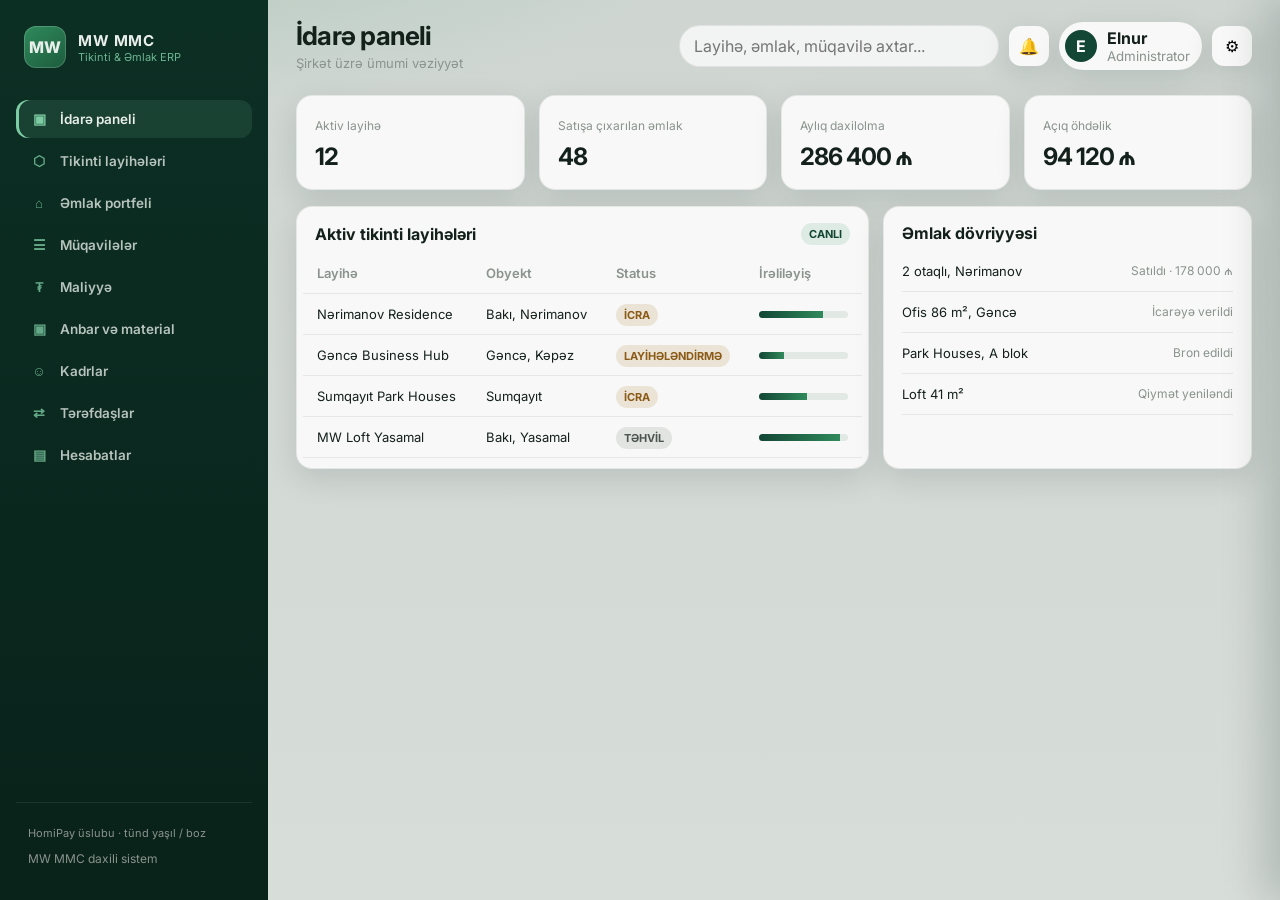
==== index.html @ 8f9aa62b "first commit" ====
<!DOCTYPE html>
<html lang="az">
<head>
  <meta charset="UTF-8" />
  <meta name="viewport" content="width=device-width, initial-scale=1.0" />
  <title>MW MMC — Tikinti və Əmlak ERP</title>
  <link rel="preconnect" href="https://fonts.googleapis.com" />
  <link rel="preconnect" href="https://fonts.gstatic.com" crossorigin />
  <link href="https://fonts.googleapis.com/css2?family=Inter:wght@400;500;600;700;800&family=Poppins:wght@400;500;600;700&family=Roboto:wght@400;500;700&display=swap" rel="stylesheet" />
  <link rel="stylesheet" href="style.css" />
  <script>
    (function () {
      try {
        var t = JSON.parse(localStorage.getItem("mw-erp-theme") || "null");
        if (!t) return;
        var r = document.documentElement.style;
        var fonts = {
          Inter: '"Inter", "Segoe UI", sans-serif',
          Roboto: '"Roboto", "Segoe UI", sans-serif',
          Poppins: '"Poppins", "Segoe UI", sans-serif'
        };
        if (t.bgColor) r.setProperty("--app-bg", t.bgColor);
        if (t.bgImage) r.setProperty("--app-bg-image", 'url("' + String(t.bgImage).replace(/["')]/g, "") + '")');
        if (t.sidebarColor) r.setProperty("--sidebar-bg", t.sidebarColor);
        if (t.font && fonts[t.font]) r.setProperty("--font-family", fonts[t.font]);
      } catch (e) {}
    })();
  </script>
</head>
<body>
  <div class="app">
    <aside class="sidebar" id="sidebar">
      <div class="brand">
        <div class="brand-mark">MW</div>
        <div class="brand-text">
          <strong>MW MMC</strong>
          <span>Tikinti &amp; Əmlak ERP</span>
        </div>
      </div>

      <nav class="nav" id="mainNav" aria-label="Qlobal modullar">
        <button class="nav-item is-active" data-module="dashboard" type="button">
          <span class="nav-icon" aria-hidden="true">▣</span>
          <span>İdarə paneli</span>
        </button>
        <button class="nav-item" data-module="projects" type="button">
          <span class="nav-icon" aria-hidden="true">⬡</span>
          <span>Tikinti layihələri</span>
        </button>
        <button class="nav-item" data-module="properties" type="button">
          <span class="nav-icon" aria-hidden="true">⌂</span>
          <span>Əmlak portfeli</span>
        </button>
        <button class="nav-item" data-module="contracts" type="button">
          <span class="nav-icon" aria-hidden="true">☰</span>
          <span>Müqavilələr</span>
        </button>
        <button class="nav-item" data-module="finance" type="button">
          <span class="nav-icon" aria-hidden="true">₮</span>
          <span>Maliyyə</span>
        </button>
        <button class="nav-item" data-module="warehouse" type="button">
          <span class="nav-icon" aria-hidden="true">▣</span>
          <span>Anbar və material</span>
        </button>
        <button class="nav-item" data-module="hr" type="button">
          <span class="nav-icon" aria-hidden="true">☺</span>
          <span>Kadrlar</span>
        </button>
        <button class="nav-item" data-module="partners" type="button">
          <span class="nav-icon" aria-hidden="true">⇄</span>
          <span>Tərəfdaşlar</span>
        </button>
        <button class="nav-item" data-module="reports" type="button">
          <span class="nav-icon" aria-hidden="true">▤</span>
          <span>Hesabatlar</span>
        </button>
      </nav>

      <div class="sidebar-foot">
        <p>HomiPay üslubu · tünd yaşıl / boz</p>
        <p class="muted">MW MMC daxili sistem</p>
      </div>
    </aside>

    <div class="shell">
      <header class="topbar">
        <button class="icon-btn menu-toggle" id="menuToggle" type="button" aria-label="Menyunu aç">☰</button>
        <div class="page-meta">
          <h1 id="pageTitle">İdarə paneli</h1>
          <p id="pageSubtitle">Şirkət üzrə ümumi vəziyyət</p>
        </div>
        <div class="topbar-actions">
          <label class="search">
            <span class="sr-only">Axtarış</span>
            <input id="globalSearch" type="search" placeholder="Layihə, əmlak, müqavilə axtar..." />
          </label>
          <button class="icon-btn" type="button" title="Bildirişlər">🔔</button>
          <div class="user-chip">
            <span class="avatar">E</span>
            <div>
              <strong>Elnur</strong>
              <small>Administrator</small>
            </div>
          </div>
          <button class="icon-btn" id="settingsToggle" type="button" title="Tənzimləmələr" aria-haspopup="dialog" aria-controls="settingsPanel" aria-expanded="false">⚙</button>
        </div>
      </header>

      <main class="content" id="content">
        <section class="module is-visible" id="module-dashboard" data-title="İdarə paneli" data-subtitle="Şirkət üzrə ümumi vəziyyət">
          <div class="kpi-grid" id="kpiGrid"></div>
          <div class="split">
            <article class="card">
              <header class="card-head">
                <h2>Aktiv tikinti layihələri</h2>
                <span class="badge">canlı</span>
              </header>
              <div class="table-wrap">
                <table>
                  <thead>
                    <tr>
                      <th>Layihə</th>
                      <th>Obyekt</th>
                      <th>Status</th>
                      <th>İrəliləyiş</th>
                    </tr>
                  </thead>
                  <tbody id="dashProjects"></tbody>
                </table>
              </div>
            </article>
            <article class="card">
              <header class="card-head">
                <h2>Əmlak dövriyyəsi</h2>
              </header>
              <ul class="feed" id="propertyFeed"></ul>
            </article>
          </div>
        </section>

        <section class="module" id="module-projects" data-title="Tikinti layihələri" data-subtitle="Sahə, mərhələ və podratçı nəzarəti">
          <div class="toolbar">
            <button class="btn primary" type="button" data-action="add-project">+ Yeni layihə</button>
          </div>
          <article class="card">
            <div class="table-wrap">
              <table>
                <thead>
                  <tr>
                    <th>Kod</th>
                    <th>Ad</th>
                    <th>Ünvan</th>
                    <th>Büdcə</th>
                    <th>Status</th>
                    <th>İrəliləyiş</th>
                  </tr>
                </thead>
                <tbody id="projectsTable"></tbody>
              </table>
            </div>
          </article>
        </section>

        <section class="module" id="module-properties" data-title="Əmlak portfeli" data-subtitle="Satış, icarə və inventar">
          <div class="cards-grid" id="propertyCards"></div>
        </section>

        <section class="module" id="module-contracts" data-title="Müqavilələr" data-subtitle="Alqı-satqı, icarə və podrat">
          <article class="card">
            <div class="table-wrap">
              <table>
                <thead>
                  <tr>
                    <th>№</th>
                    <th>Tərəf</th>
                    <th>Növ</th>
                    <th>Məbləğ</th>
                    <th>Müddət</th>
                    <th>Status</th>
                  </tr>
                </thead>
                <tbody id="contractsTable"></tbody>
              </table>
            </div>
          </article>
        </section>

        <section class="module" id="module-finance" data-title="Maliyyə" data-subtitle="Kassa, ödəniş və xərc">
          <div class="kpi-grid compact" id="financeKpis"></div>
          <article class="card">
            <header class="card-head"><h2>Son əməliyyatlar</h2></header>
            <div class="table-wrap">
              <table>
                <thead>
                  <tr>
                    <th>Tarix</th>
                    <th>Təsvir</th>
                    <th>Hesab</th>
                    <th>Məbləğ</th>
                  </tr>
                </thead>
                <tbody id="financeTable"></tbody>
              </table>
            </div>
          </article>
        </section>

        <section class="module" id="module-warehouse" data-title="Anbar və material" data-subtitle="Ehtiyat, qəbul və silinmə">
          <article class="card">
            <div class="table-wrap">
              <table>
                <thead>
                  <tr>
                    <th>SKU</th>
                    <th>Material</th>
                    <th>Anbar</th>
                    <th>Miqdar</th>
                    <th>Vahid</th>
                    <th>Min. ehtiyat</th>
                  </tr>
                </thead>
                <tbody id="warehouseTable"></tbody>
              </table>
            </div>
          </article>
        </section>

        <section class="module" id="module-hr" data-title="Kadrlar" data-subtitle="İşçi heyəti və vəzifələr">
          <div class="cards-grid" id="hrCards"></div>
        </section>

        <section class="module" id="module-partners" data-title="Tərəfdaşlar" data-subtitle="Podratçı, təchizatçı və müştəri">
          <article class="card">
            <div class="table-wrap">
              <table>
                <thead>
                  <tr>
                    <th>Ad</th>
                    <th>Kateqoriya</th>
                    <th>Əlaqə</th>
                    <th>Layihə</th>
                    <th>Reytinq</th>
                  </tr>
                </thead>
                <tbody id="partnersTable"></tbody>
              </table>
            </div>
          </article>
        </section>

        <section class="module" id="module-reports" data-title="Hesabatlar" data-subtitle="İcra, maliyyə və əmlak analitika">
          <div class="report-grid" id="reportGrid"></div>
        </section>
      </main>
    </div>
  </div>

  <div class="settings-backdrop" id="settingsBackdrop" hidden></div>
  <aside class="settings-panel" id="settingsPanel" role="dialog" aria-modal="true" aria-labelledby="settingsTitle" aria-hidden="true">
    <header class="settings-head">
      <div>
        <h2 id="settingsTitle">Tənzimləmələr</h2>
        <p>Görünüşü özünüzə uyğunlaşdırın</p>
      </div>
      <button class="icon-btn" id="settingsClose" type="button" aria-label="Bağla">✕</button>
    </header>
    <form class="settings-form" id="settingsForm">
      <fieldset>
        <legend>Ümumi arxa fon</legend>
        <label class="field">
          <span>Rəng</span>
          <input id="bgColor" type="color" value="#d7ddd9" />
        </label>
        <label class="field">
          <span>Şəkil linki (URL)</span>
          <input id="bgImage" type="url" placeholder="https://..." />
        </label>
        <button class="btn ghost" id="clearBgImage" type="button">Şəkli təmizlə</button>
      </fieldset>
      <fieldset>
        <legend>Sol menyu</legend>
        <label class="field">
          <span>Sidebar rəngi</span>
          <input id="sidebarColor" type="color" value="#0c2f24" />
        </label>
      </fieldset>
      <fieldset>
        <legend>Şrift</legend>
        <label class="field">
          <span>Sistem şrifti</span>
          <select id="fontFamily">
            <option value="Inter">Inter</option>
            <option value="Roboto">Roboto</option>
            <option value="Poppins">Poppins</option>
          </select>
        </label>
      </fieldset>
      <div class="settings-actions">
        <button class="btn ghost" id="resetTheme" type="button">Standarta qayıt</button>
      </div>
    </form>
  </aside>
  <div class="toast" id="toast" hidden></div>
  <script src="app.js"></script>
</body>
</html>
---- style.css ----
:root {
  --hp-forest: #0c2f24;
  --hp-forest-deep: #081c16;
  --hp-pine: #134635;
  --hp-leaf: #2f8a5b;
  --hp-mint: #7dcca4;
  --hp-fog: #d7ddd9;
  --hp-stone: #8a938d;
  --hp-ink: #14201b;
  --hp-paper: #eef1ef;
  --hp-card: #f7f8f7;
  --hp-line: rgba(20, 32, 27, 0.08);
  --shadow: 0 10px 30px rgba(8, 28, 22, 0.12);
  --radius: 16px;
  --sidebar: 268px;
  --app-bg: #d7ddd9;
  --app-bg-image: radial-gradient(1200px 400px at 10% -10%, rgba(47, 138, 91, 0.18), transparent 50%),
    linear-gradient(180deg, #cfd6d2, var(--app-bg));
  --sidebar-bg: #0c2f24;
  --font-family: "Inter", "Segoe UI", sans-serif;
}

*,
*::before,
*::after {
  box-sizing: border-box;
}

html,
body {
  margin: 0;
  min-height: 100%;
  font-family: var(--font-family);
  color: var(--hp-ink);
  background-color: var(--app-bg);
}

body {
  background-image: var(--app-bg-image);
  background-size: cover;
  background-position: center;
  background-attachment: fixed;
  background-repeat: no-repeat;
}

.sr-only {
  position: absolute;
  width: 1px;
  height: 1px;
  overflow: hidden;
  clip: rect(0, 0, 0, 0);
}

.app {
  display: grid;
  grid-template-columns: var(--sidebar) 1fr;
  min-height: 100vh;
}

.sidebar {
  background: linear-gradient(
    180deg,
    var(--sidebar-bg) 0%,
    color-mix(in srgb, var(--sidebar-bg) 72%, #000) 100%
  );
  color: #e8eee9;
  padding: 22px 16px;
  display: flex;
  flex-direction: column;
  gap: 28px;
  position: sticky;
  top: 0;
  height: 100vh;
}

.brand {
  display: flex;
  align-items: center;
  gap: 12px;
  padding: 4px 8px;
}

.brand-mark {
  width: 42px;
  height: 42px;
  border-radius: 12px;
  display: grid;
  place-items: center;
  font-weight: 800;
  background: linear-gradient(145deg, var(--hp-leaf), #1d5c3e);
  box-shadow: inset 0 0 0 1px rgba(255, 255, 255, 0.18);
}

.brand-text strong {
  display: block;
  font-size: 15px;
  letter-spacing: 0.04em;
}

.brand-text span {
  display: block;
  font-size: 11px;
  color: var(--hp-mint);
  opacity: 0.85;
}

.nav {
  display: flex;
  flex-direction: column;
  gap: 4px;
}

.nav-item {
  appearance: none;
  border: 0;
  background: transparent;
  color: inherit;
  display: flex;
  align-items: center;
  gap: 10px;
  width: 100%;
  text-align: left;
  padding: 11px 12px;
  border-radius: 12px;
  font: inherit;
  font-size: 13.5px;
  font-weight: 600;
  cursor: pointer;
  opacity: 0.78;
}

.nav-item:hover,
.nav-item.is-active {
  opacity: 1;
  background: rgba(125, 204, 164, 0.12);
}

.nav-item.is-active {
  box-shadow: inset 3px 0 0 var(--hp-mint);
}

.nav-icon {
  width: 22px;
  text-align: center;
  color: var(--hp-mint);
}

.sidebar-foot {
  margin-top: auto;
  padding: 12px;
  font-size: 11px;
  color: var(--hp-stone);
  border-top: 1px solid rgba(255, 255, 255, 0.08);
}

.sidebar-foot .muted {
  margin: 4px 0 0;
}

.shell {
  display: flex;
  flex-direction: column;
  min-width: 0;
}

.topbar {
  display: flex;
  align-items: center;
  gap: 16px;
  padding: 20px 28px 8px;
}

.page-meta h1 {
  margin: 0;
  font-size: 26px;
  letter-spacing: -0.03em;
}

.page-meta p {
  margin: 4px 0 0;
  color: var(--hp-stone);
  font-size: 13px;
}

.topbar-actions {
  margin-left: auto;
  display: flex;
  align-items: center;
  gap: 10px;
}

.search input {
  width: min(320px, 36vw);
  border: 1px solid var(--hp-line);
  background: rgba(247, 248, 247, 0.88);
  border-radius: 999px;
  padding: 10px 14px;
  font: inherit;
  outline: none;
}

.search input:focus {
  border-color: var(--hp-leaf);
  box-shadow: 0 0 0 3px rgba(47, 138, 91, 0.18);
}

.icon-btn,
.btn {
  appearance: none;
  border: 0;
  cursor: pointer;
  font: inherit;
}

.icon-btn {
  width: 40px;
  height: 40px;
  border-radius: 12px;
  background: var(--hp-card);
  box-shadow: var(--shadow);
}

.menu-toggle {
  display: none;
}

.user-chip {
  display: flex;
  align-items: center;
  gap: 10px;
  background: var(--hp-card);
  padding: 6px 12px 6px 6px;
  border-radius: 999px;
  box-shadow: var(--shadow);
}

.user-chip small {
  display: block;
  color: var(--hp-stone);
}

.avatar {
  width: 32px;
  height: 32px;
  border-radius: 50%;
  display: grid;
  place-items: center;
  background: var(--hp-pine);
  color: #fff;
  font-weight: 700;
}

.content {
  padding: 16px 28px 36px;
}

.module {
  display: none;
  animation: rise 0.28s ease;
}

.module.is-visible {
  display: block;
}

@keyframes rise {
  from {
    opacity: 0;
    transform: translateY(8px);
  }
  to {
    opacity: 1;
    transform: none;
  }
}

.kpi-grid,
.cards-grid,
.report-grid {
  display: grid;
  gap: 14px;
}

.kpi-grid {
  grid-template-columns: repeat(4, minmax(0, 1fr));
  margin-bottom: 16px;
}

.kpi-grid.compact {
  grid-template-columns: repeat(3, minmax(0, 1fr));
}

.cards-grid {
  grid-template-columns: repeat(3, minmax(0, 1fr));
}

.report-grid {
  grid-template-columns: repeat(2, minmax(0, 1fr));
}

.kpi,
.card,
.property-card,
.person-card,
.report-card {
  background: var(--hp-card);
  border: 1px solid var(--hp-line);
  border-radius: var(--radius);
  box-shadow: var(--shadow);
}

.kpi,
.property-card,
.person-card,
.report-card {
  padding: 18px;
}

.kpi span,
.muted {
  color: var(--hp-stone);
  font-size: 12px;
}

.kpi strong {
  display: block;
  margin-top: 8px;
  font-size: 24px;
  letter-spacing: -0.04em;
}

.split {
  display: grid;
  grid-template-columns: 1.4fr 0.9fr;
  gap: 14px;
}

.card-head {
  display: flex;
  align-items: center;
  justify-content: space-between;
  padding: 16px 18px 0;
}

.card-head h2,
.property-card h3,
.person-card h3,
.report-card h3 {
  margin: 0;
  font-size: 16px;
}

.badge {
  background: rgba(47, 138, 91, 0.12);
  color: var(--hp-pine);
  border-radius: 999px;
  font-size: 11px;
  font-weight: 700;
  padding: 4px 8px;
  text-transform: uppercase;
}

.badge.warn {
  background: rgba(176, 122, 48, 0.16);
  color: #8a5a16;
}

.badge.idle {
  background: rgba(138, 147, 141, 0.2);
  color: #4d5550;
}

.table-wrap {
  overflow: auto;
  padding: 8px 6px 10px;
}

table {
  width: 100%;
  border-collapse: collapse;
  font-size: 13px;
}

th,
td {
  text-align: left;
  padding: 12px 14px;
  border-bottom: 1px solid var(--hp-line);
  white-space: nowrap;
}

th {
  color: var(--hp-stone);
  font-weight: 600;
}

.progress {
  height: 7px;
  background: #e2e8e4;
  border-radius: 99px;
  overflow: hidden;
  min-width: 88px;
}

.progress > i {
  display: block;
  height: 100%;
  background: linear-gradient(90deg, var(--hp-pine), var(--hp-leaf));
}

.feed {
  list-style: none;
  margin: 0;
  padding: 8px 18px 18px;
}

.feed li {
  display: flex;
  justify-content: space-between;
  gap: 12px;
  padding: 12px 0;
  border-bottom: 1px solid var(--hp-line);
  font-size: 13px;
}

.toolbar {
  margin-bottom: 12px;
}

.btn.primary {
  background: var(--hp-pine);
  color: #fff;
  border-radius: 12px;
  padding: 10px 14px;
  font-weight: 700;
}

.property-card p,
.person-card p,
.report-card p {
  margin: 8px 0 0;
  color: var(--hp-stone);
  font-size: 13px;
}

.toast {
  position: fixed;
  right: 20px;
  bottom: 20px;
  background: var(--sidebar-bg);
  color: #fff;
  padding: 12px 16px;
  border-radius: 12px;
  box-shadow: var(--shadow);
  z-index: 50;
}

.settings-backdrop {
  position: fixed;
  inset: 0;
  background: rgba(8, 28, 22, 0.42);
  z-index: 40;
}

.settings-panel {
  position: fixed;
  top: 0;
  right: 0;
  z-index: 45;
  width: min(380px, 100%);
  height: 100vh;
  background: var(--hp-card);
  box-shadow: -16px 0 40px rgba(8, 28, 22, 0.18);
  padding: 22px;
  overflow: auto;
  transform: translateX(100%);
  transition: transform 0.22s ease;
  pointer-events: none;
}

.settings-panel.is-open {
  transform: translateX(0);
  pointer-events: auto;
}

.settings-head {
  display: flex;
  justify-content: space-between;
  align-items: flex-start;
  gap: 12px;
  margin-bottom: 18px;
}

.settings-head h2 {
  margin: 0;
  font-size: 20px;
}

.settings-head p {
  margin: 4px 0 0;
  color: var(--hp-stone);
  font-size: 13px;
}

.settings-form fieldset {
  border: 1px solid var(--hp-line);
  border-radius: 14px;
  margin: 0 0 12px;
  padding: 14px;
}

.settings-form legend {
  font-size: 12px;
  font-weight: 700;
  color: var(--hp-pine);
}

.field {
  display: flex;
  flex-direction: column;
  gap: 6px;
  margin-bottom: 10px;
  font-size: 13px;
}

.field input,
.field select {
  font: inherit;
  border: 1px solid var(--hp-line);
  border-radius: 10px;
  padding: 9px 10px;
  background: #fff;
}

.field input[type="color"] {
  height: 42px;
  padding: 4px;
  cursor: pointer;
}

.settings-actions {
  display: flex;
  justify-content: flex-end;
}

.btn.ghost {
  background: transparent;
  border: 1px solid var(--hp-line);
  border-radius: 12px;
  padding: 9px 12px;
  font-weight: 600;
}

@media (max-width: 1100px) {
  .kpi-grid,
  .cards-grid,
  .split,
  .report-grid {
    grid-template-columns: 1fr 1fr;
  }
}

@media (max-width: 860px) {
  .app {
    grid-template-columns: 1fr;
  }

  .sidebar {
    position: fixed;
    z-index: 20;
    transform: translateX(-110%);
    transition: transform 0.2s ease;
  }

  .sidebar.is-open {
    transform: none;
  }

  .menu-toggle {
    display: inline-grid;
    place-items: center;
  }

  .kpi-grid,
  .kpi-grid.compact,
  .cards-grid,
  .split,
  .report-grid {
    grid-template-columns: 1fr;
  }

  .search input {
    width: 140px;
  }
}
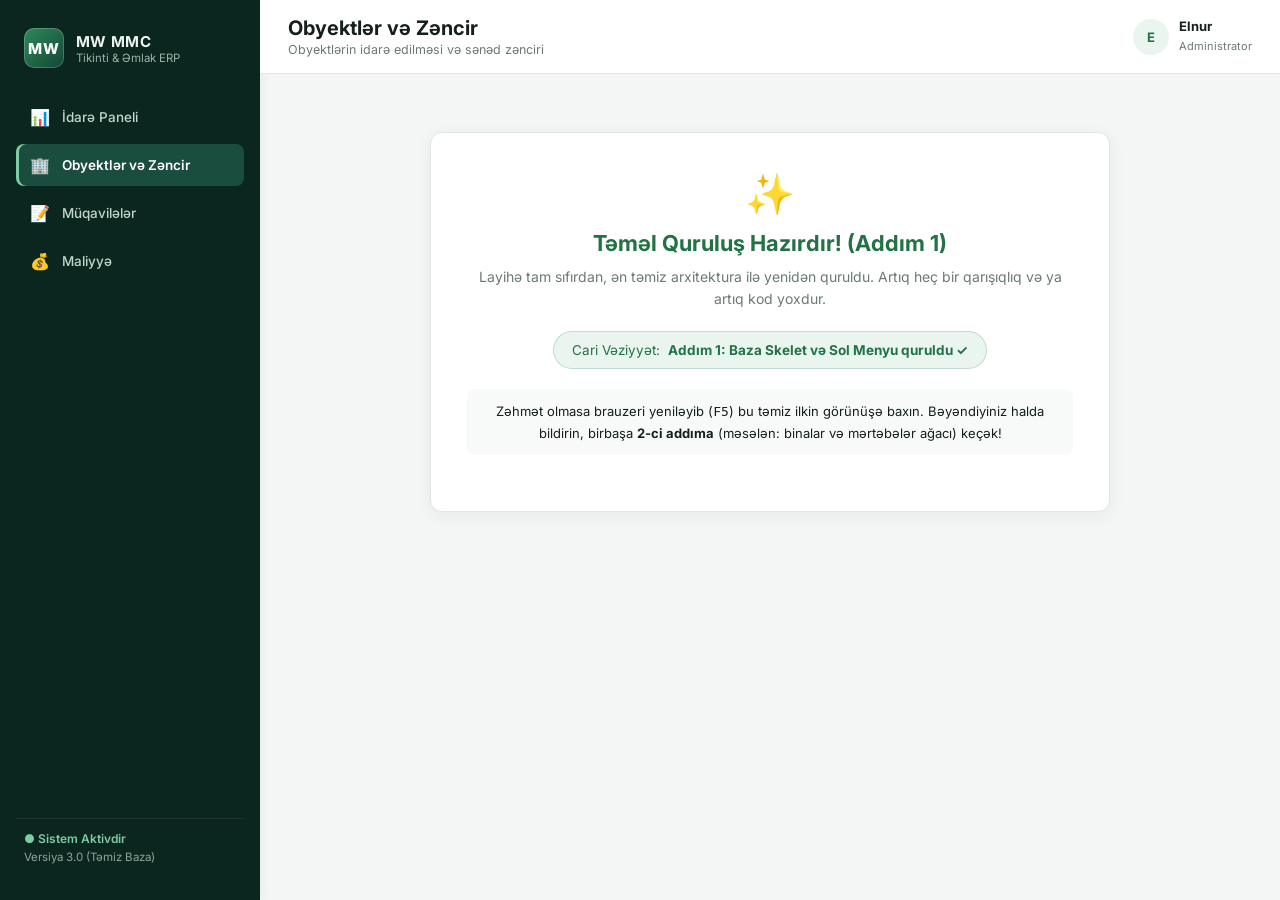
==== commit d4e66509: "Sifirdan temiz baza quruldu (Addim 1: Layout ve Naviqasiya)" ====
--- a/index.html
+++ b/index.html
@@ -6,302 +6,86 @@
   <title>MW MMC — Tikinti və Əmlak ERP</title>
   <link rel="preconnect" href="https://fonts.googleapis.com" />
   <link rel="preconnect" href="https://fonts.gstatic.com" crossorigin />
-  <link href="https://fonts.googleapis.com/css2?family=Inter:wght@400;500;600;700;800&family=Poppins:wght@400;500;600;700&family=Roboto:wght@400;500;700&display=swap" rel="stylesheet" />
-  <link rel="stylesheet" href="style.css" />
-  <script>
-    (function () {
-      try {
-        var t = JSON.parse(localStorage.getItem("mw-erp-theme") || "null");
-        if (!t) return;
-        var r = document.documentElement.style;
-        var fonts = {
-          Inter: '"Inter", "Segoe UI", sans-serif',
-          Roboto: '"Roboto", "Segoe UI", sans-serif',
-          Poppins: '"Poppins", "Segoe UI", sans-serif'
-        };
-        if (t.bgColor) r.setProperty("--app-bg", t.bgColor);
-        if (t.bgImage) r.setProperty("--app-bg-image", 'url("' + String(t.bgImage).replace(/["')]/g, "") + '")');
-        if (t.sidebarColor) r.setProperty("--sidebar-bg", t.sidebarColor);
-        if (t.font && fonts[t.font]) r.setProperty("--font-family", fonts[t.font]);
-      } catch (e) {}
-    })();
-  </script>
+  <link href="https://fonts.googleapis.com/css2?family=Inter:wght@400;500;600;700;800&display=swap" rel="stylesheet" />
+  <link rel="stylesheet" href="style.css?v=3.0.0" />
 </head>
 <body>
-  <div class="app">
+  <div class="app-layout">
+    <!-- Sol Menyu (Sidebar) -->
     <aside class="sidebar" id="sidebar">
       <div class="brand">
-        <div class="brand-mark">MW</div>
-        <div class="brand-text">
+        <div class="brand-logo">MW</div>
+        <div class="brand-info">
           <strong>MW MMC</strong>
           <span>Tikinti &amp; Əmlak ERP</span>
         </div>
       </div>
 
-      <nav class="nav" id="mainNav" aria-label="Qlobal modullar">
-        <button class="nav-item is-active" data-module="dashboard" type="button">
-          <span class="nav-icon" aria-hidden="true">▣</span>
-          <span>İdarə paneli</span>
+      <nav class="sidebar-nav" id="mainNav">
+        <button class="nav-btn" data-module="dashboard" type="button">
+          <span class="nav-icon">📊</span>
+          <span>İdarə Paneli</span>
         </button>
-        <button class="nav-item" data-module="projects" type="button">
-          <span class="nav-icon" aria-hidden="true">⬡</span>
-          <span>Tikinti layihələri</span>
+        <button class="nav-btn is-active" data-module="properties" type="button">
+          <span class="nav-icon">🏢</span>
+          <span>Obyektlər və Zəncir</span>
         </button>
-        <button class="nav-item" data-module="properties" type="button">
-          <span class="nav-icon" aria-hidden="true">⌂</span>
-          <span>Əmlak portfeli</span>
-        </button>
-        <button class="nav-item" data-module="contracts" type="button">
-          <span class="nav-icon" aria-hidden="true">☰</span>
+        <button class="nav-btn" data-module="contracts" type="button">
+          <span class="nav-icon">📝</span>
           <span>Müqavilələr</span>
         </button>
-        <button class="nav-item" data-module="finance" type="button">
-          <span class="nav-icon" aria-hidden="true">₮</span>
+        <button class="nav-btn" data-module="finance" type="button">
+          <span class="nav-icon">💰</span>
           <span>Maliyyə</span>
-        </button>
-        <button class="nav-item" data-module="warehouse" type="button">
-          <span class="nav-icon" aria-hidden="true">▣</span>
-          <span>Anbar və material</span>
-        </button>
-        <button class="nav-item" data-module="hr" type="button">
-          <span class="nav-icon" aria-hidden="true">☺</span>
-          <span>Kadrlar</span>
-        </button>
-        <button class="nav-item" data-module="partners" type="button">
-          <span class="nav-icon" aria-hidden="true">⇄</span>
-          <span>Tərəfdaşlar</span>
-        </button>
-        <button class="nav-item" data-module="reports" type="button">
-          <span class="nav-icon" aria-hidden="true">▤</span>
-          <span>Hesabatlar</span>
         </button>
       </nav>
 
-      <div class="sidebar-foot">
-        <p>HomiPay üslubu · tünd yaşıl / boz</p>
-        <p class="muted">MW MMC daxili sistem</p>
+      <div class="sidebar-footer">
+        <span class="status-indicator">● Sistem Aktivdir</span>
+        <small class="muted">Versiya 3.0 (Təmiz Baza)</small>
       </div>
     </aside>
 
-    <div class="shell">
+    <!-- Əsas İşçi Sahə (Main) -->
+    <div class="main-wrapper">
       <header class="topbar">
-        <button class="icon-btn menu-toggle" id="menuToggle" type="button" aria-label="Menyunu aç">☰</button>
-        <div class="page-meta">
-          <h1 id="pageTitle">İdarə paneli</h1>
-          <p id="pageSubtitle">Şirkət üzrə ümumi vəziyyət</p>
+        <div class="page-title">
+          <h1 id="pageTitle">Obyektlər və Zəncir</h1>
+          <p id="pageSubtitle">Obyektlərin idarə edilməsi və sənəd zənciri</p>
         </div>
-        <div class="topbar-actions">
-          <label class="search">
-            <span class="sr-only">Axtarış</span>
-            <input id="globalSearch" type="search" placeholder="Layihə, əmlak, müqavilə axtar..." />
-          </label>
-          <button class="icon-btn" type="button" title="Bildirişlər">🔔</button>
-          <div class="user-chip">
-            <span class="avatar">E</span>
+        <div class="topbar-right">
+          <div class="user-profile">
+            <span class="user-avatar">E</span>
             <div>
               <strong>Elnur</strong>
               <small>Administrator</small>
             </div>
           </div>
-          <button class="icon-btn" id="settingsToggle" type="button" title="Tənzimləmələr" aria-haspopup="dialog" aria-controls="settingsPanel" aria-expanded="false">⚙</button>
         </div>
       </header>
 
-      <main class="content" id="content">
-        <section class="module is-visible" id="module-dashboard" data-title="İdarə paneli" data-subtitle="Şirkət üzrə ümumi vəziyyət">
-          <div class="kpi-grid" id="kpiGrid"></div>
-          <div class="split">
-            <article class="card">
-              <header class="card-head">
-                <h2>Aktiv tikinti layihələri</h2>
-                <span class="badge">canlı</span>
-              </header>
-              <div class="table-wrap">
-                <table>
-                  <thead>
-                    <tr>
-                      <th>Layihə</th>
-                      <th>Obyekt</th>
-                      <th>Status</th>
-                      <th>İrəliləyiş</th>
-                    </tr>
-                  </thead>
-                  <tbody id="dashProjects"></tbody>
-                </table>
-              </div>
-            </article>
-            <article class="card">
-              <header class="card-head">
-                <h2>Əmlak dövriyyəsi</h2>
-              </header>
-              <ul class="feed" id="propertyFeed"></ul>
-            </article>
+      <main class="content-body" id="mainContent">
+        <!-- 1-ci Addım: Təmiz Başlanğıc Kartı -->
+        <div class="welcome-card card">
+          <div class="welcome-icon">✨</div>
+          <h2>Təməl Quruluş Hazırdır! (Addım 1)</h2>
+          <p>Layihə tam sıfırdan, ən təmiz arxitektura ilə yenidən quruldu. Artıq heç bir qarışıqlıq və ya artıq kod yoxdur.</p>
+          
+          <div class="step-status-box">
+            <span>Cari Vəziyyət:</span>
+            <strong>Addım 1: Baza Skelet və Sol Menyu quruldu ✓</strong>
           </div>
-        </section>
 
-        <section class="module" id="module-projects" data-title="Tikinti layihələri" data-subtitle="Sahə, mərhələ və podratçı nəzarəti">
-          <div class="toolbar">
-            <button class="btn primary" type="button" data-action="add-project">+ Yeni layihə</button>
-          </div>
-          <article class="card">
-            <div class="table-wrap">
-              <table>
-                <thead>
-                  <tr>
-                    <th>Kod</th>
-                    <th>Ad</th>
-                    <th>Ünvan</th>
-                    <th>Büdcə</th>
-                    <th>Status</th>
-                    <th>İrəliləyiş</th>
-                  </tr>
-                </thead>
-                <tbody id="projectsTable"></tbody>
-              </table>
-            </div>
-          </article>
-        </section>
-
-        <section class="module" id="module-properties" data-title="Əmlak portfeli" data-subtitle="Satış, icarə və inventar">
-          <div class="cards-grid" id="propertyCards"></div>
-        </section>
-
-        <section class="module" id="module-contracts" data-title="Müqavilələr" data-subtitle="Alqı-satqı, icarə və podrat">
-          <article class="card">
-            <div class="table-wrap">
-              <table>
-                <thead>
-                  <tr>
-                    <th>№</th>
-                    <th>Tərəf</th>
-                    <th>Növ</th>
-                    <th>Məbləğ</th>
-                    <th>Müddət</th>
-                    <th>Status</th>
-                  </tr>
-                </thead>
-                <tbody id="contractsTable"></tbody>
-              </table>
-            </div>
-          </article>
-        </section>
-
-        <section class="module" id="module-finance" data-title="Maliyyə" data-subtitle="Kassa, ödəniş və xərc">
-          <div class="kpi-grid compact" id="financeKpis"></div>
-          <article class="card">
-            <header class="card-head"><h2>Son əməliyyatlar</h2></header>
-            <div class="table-wrap">
-              <table>
-                <thead>
-                  <tr>
-                    <th>Tarix</th>
-                    <th>Təsvir</th>
-                    <th>Hesab</th>
-                    <th>Məbləğ</th>
-                  </tr>
-                </thead>
-                <tbody id="financeTable"></tbody>
-              </table>
-            </div>
-          </article>
-        </section>
-
-        <section class="module" id="module-warehouse" data-title="Anbar və material" data-subtitle="Ehtiyat, qəbul və silinmə">
-          <article class="card">
-            <div class="table-wrap">
-              <table>
-                <thead>
-                  <tr>
-                    <th>SKU</th>
-                    <th>Material</th>
-                    <th>Anbar</th>
-                    <th>Miqdar</th>
-                    <th>Vahid</th>
-                    <th>Min. ehtiyat</th>
-                  </tr>
-                </thead>
-                <tbody id="warehouseTable"></tbody>
-              </table>
-            </div>
-          </article>
-        </section>
-
-        <section class="module" id="module-hr" data-title="Kadrlar" data-subtitle="İşçi heyəti və vəzifələr">
-          <div class="cards-grid" id="hrCards"></div>
-        </section>
-
-        <section class="module" id="module-partners" data-title="Tərəfdaşlar" data-subtitle="Podratçı, təchizatçı və müştəri">
-          <article class="card">
-            <div class="table-wrap">
-              <table>
-                <thead>
-                  <tr>
-                    <th>Ad</th>
-                    <th>Kateqoriya</th>
-                    <th>Əlaqə</th>
-                    <th>Layihə</th>
-                    <th>Reytinq</th>
-                  </tr>
-                </thead>
-                <tbody id="partnersTable"></tbody>
-              </table>
-            </div>
-          </article>
-        </section>
-
-        <section class="module" id="module-reports" data-title="Hesabatlar" data-subtitle="İcra, maliyyə və əmlak analitika">
-          <div class="report-grid" id="reportGrid"></div>
-        </section>
+          <p class="hint-text">
+            Zəhmət olmasa brauzeri yeniləyib (<code>F5</code>) bu təmiz ilkin görünüşə baxın. 
+            Bəyəndiyiniz halda bildirin, birbaşa <strong>2-ci addıma</strong> (məsələn: binalar və mərtəbələr ağacı) keçək!
+          </p>
+        </div>
       </main>
     </div>
   </div>
 
-  <div class="settings-backdrop" id="settingsBackdrop" hidden></div>
-  <aside class="settings-panel" id="settingsPanel" role="dialog" aria-modal="true" aria-labelledby="settingsTitle" aria-hidden="true">
-    <header class="settings-head">
-      <div>
-        <h2 id="settingsTitle">Tənzimləmələr</h2>
-        <p>Görünüşü özünüzə uyğunlaşdırın</p>
-      </div>
-      <button class="icon-btn" id="settingsClose" type="button" aria-label="Bağla">✕</button>
-    </header>
-    <form class="settings-form" id="settingsForm">
-      <fieldset>
-        <legend>Ümumi arxa fon</legend>
-        <label class="field">
-          <span>Rəng</span>
-          <input id="bgColor" type="color" value="#d7ddd9" />
-        </label>
-        <label class="field">
-          <span>Şəkil linki (URL)</span>
-          <input id="bgImage" type="url" placeholder="https://..." />
-        </label>
-        <button class="btn ghost" id="clearBgImage" type="button">Şəkli təmizlə</button>
-      </fieldset>
-      <fieldset>
-        <legend>Sol menyu</legend>
-        <label class="field">
-          <span>Sidebar rəngi</span>
-          <input id="sidebarColor" type="color" value="#0c2f24" />
-        </label>
-      </fieldset>
-      <fieldset>
-        <legend>Şrift</legend>
-        <label class="field">
-          <span>Sistem şrifti</span>
-          <select id="fontFamily">
-            <option value="Inter">Inter</option>
-            <option value="Roboto">Roboto</option>
-            <option value="Poppins">Poppins</option>
-          </select>
-        </label>
-      </fieldset>
-      <div class="settings-actions">
-        <button class="btn ghost" id="resetTheme" type="button">Standarta qayıt</button>
-      </div>
-    </form>
-  </aside>
   <div class="toast" id="toast" hidden></div>
-  <script src="app.js"></script>
+  <script src="app.js?v=3.0.0"></script>
 </body>
 </html>
--- a/style.css
+++ b/style.css
@@ -1,23 +1,23 @@
+/* ==========================================================================
+   MW MMC — TƏMİZ VƏ MÜASİR ERP BAZA STİLLƏRİ (v3.0)
+   ========================================================================== */
+
 :root {
-  --hp-forest: #0c2f24;
-  --hp-forest-deep: #081c16;
-  --hp-pine: #134635;
-  --hp-leaf: #2f8a5b;
-  --hp-mint: #7dcca4;
-  --hp-fog: #d7ddd9;
-  --hp-stone: #8a938d;
-  --hp-ink: #14201b;
-  --hp-paper: #eef1ef;
-  --hp-card: #f7f8f7;
-  --hp-line: rgba(20, 32, 27, 0.08);
-  --shadow: 0 10px 30px rgba(8, 28, 22, 0.12);
-  --radius: 16px;
-  --sidebar: 268px;
-  --app-bg: #d7ddd9;
-  --app-bg-image: radial-gradient(1200px 400px at 10% -10%, rgba(47, 138, 91, 0.18), transparent 50%),
-    linear-gradient(180deg, #cfd6d2, var(--app-bg));
-  --sidebar-bg: #0c2f24;
-  --font-family: "Inter", "Segoe UI", sans-serif;
+  --bg-app: #f3f6f4;
+  --bg-sidebar: #0b261e;
+  --bg-sidebar-hover: #133a2f;
+  --bg-sidebar-active: #1a4d3e;
+  --bg-card: #ffffff;
+  --primary: #217346;
+  --primary-light: #eaf5ef;
+  --text-main: #14201b;
+  --text-muted: #6b7a73;
+  --text-on-dark: #ecf3ef;
+  --border: #e1e7e3;
+  --radius: 12px;
+  --radius-sm: 8px;
+  --shadow: 0 4px 18px rgba(11, 38, 30, 0.06);
+  --font-family: "Inter", -apple-system, BlinkMacSystemFont, "Segoe UI", Roboto, sans-serif;
 }
 
 *,
@@ -29,48 +29,34 @@
 html,
 body {
   margin: 0;
+  padding: 0;
   min-height: 100%;
   font-family: var(--font-family);
-  color: var(--hp-ink);
-  background-color: var(--app-bg);
-}
-
-body {
-  background-image: var(--app-bg-image);
-  background-size: cover;
-  background-position: center;
-  background-attachment: fixed;
-  background-repeat: no-repeat;
-}
-
-.sr-only {
-  position: absolute;
-  width: 1px;
-  height: 1px;
-  overflow: hidden;
-  clip: rect(0, 0, 0, 0);
-}
-
-.app {
+  color: var(--text-main);
+  background-color: var(--bg-app);
+  -webkit-font-smoothing: antialiased;
+}
+
+.app-layout {
   display: grid;
-  grid-template-columns: var(--sidebar) 1fr;
+  grid-template-columns: 260px 1fr;
   min-height: 100vh;
 }
 
+/* ==========================================
+   SIDEBAR (SOL MENYU)
+   ========================================== */
 .sidebar {
-  background: linear-gradient(
-    180deg,
-    var(--sidebar-bg) 0%,
-    color-mix(in srgb, var(--sidebar-bg) 72%, #000) 100%
-  );
-  color: #e8eee9;
-  padding: 22px 16px;
+  background: var(--bg-sidebar);
+  color: var(--text-on-dark);
+  padding: 24px 16px;
   display: flex;
   flex-direction: column;
-  gap: 28px;
+  gap: 24px;
   position: sticky;
   top: 0;
   height: 100vh;
+  box-shadow: 2px 0 10px rgba(0, 0, 0, 0.05);
 }
 
 .brand {
@@ -80,516 +66,243 @@
   padding: 4px 8px;
 }
 
-.brand-mark {
-  width: 42px;
-  height: 42px;
-  border-radius: 12px;
+.brand-logo {
+  width: 40px;
+  height: 40px;
+  background: linear-gradient(135deg, #2f8a5b, #134635);
+  border-radius: 10px;
   display: grid;
   place-items: center;
   font-weight: 800;
-  background: linear-gradient(145deg, var(--hp-leaf), #1d5c3e);
-  box-shadow: inset 0 0 0 1px rgba(255, 255, 255, 0.18);
-}
-
-.brand-text strong {
+  font-size: 15px;
+  letter-spacing: 0.05em;
+  color: #ffffff;
+  box-shadow: inset 0 0 0 1px rgba(255, 255, 255, 0.2);
+}
+
+.brand-info strong {
   display: block;
   font-size: 15px;
-  letter-spacing: 0.04em;
-}
-
-.brand-text span {
+  letter-spacing: 0.02em;
+}
+
+.brand-info span {
   display: block;
-  font-size: 11px;
-  color: var(--hp-mint);
-  opacity: 0.85;
-}
-
-.nav {
+  font-size: 11.5px;
+  color: #9ab3a7;
+}
+
+.sidebar-nav {
+  display: flex;
+  flex-direction: column;
+  gap: 6px;
+  flex: 1;
+}
+
+.nav-btn {
+  display: flex;
+  align-items: center;
+  gap: 12px;
+  width: 100%;
+  padding: 11px 14px;
+  border-radius: var(--radius-sm);
+  border: none;
+  background: transparent;
+  color: #c2d6cc;
+  font-size: 13.5px;
+  font-weight: 500;
+  font-family: inherit;
+  cursor: pointer;
+  text-align: left;
+  transition: all 0.15s ease;
+}
+
+.nav-btn:hover {
+  background: var(--bg-sidebar-hover);
+  color: #ffffff;
+}
+
+.nav-btn.is-active {
+  background: var(--bg-sidebar-active);
+  color: #ffffff;
+  font-weight: 600;
+  box-shadow: inset 3px 0 0 #7dcca4;
+}
+
+.nav-icon {
+  font-size: 16px;
+}
+
+.sidebar-footer {
+  padding: 12px 8px;
+  border-top: 1px solid rgba(255, 255, 255, 0.08);
   display: flex;
   flex-direction: column;
   gap: 4px;
 }
 
-.nav-item {
-  appearance: none;
-  border: 0;
-  background: transparent;
-  color: inherit;
-  display: flex;
-  align-items: center;
-  gap: 10px;
-  width: 100%;
-  text-align: left;
-  padding: 11px 12px;
-  border-radius: 12px;
-  font: inherit;
-  font-size: 13.5px;
+.status-indicator {
+  font-size: 12px;
+  color: #7dcca4;
   font-weight: 600;
-  cursor: pointer;
-  opacity: 0.78;
-}
-
-.nav-item:hover,
-.nav-item.is-active {
-  opacity: 1;
-  background: rgba(125, 204, 164, 0.12);
-}
-
-.nav-item.is-active {
-  box-shadow: inset 3px 0 0 var(--hp-mint);
-}
-
-.nav-icon {
-  width: 22px;
-  text-align: center;
-  color: var(--hp-mint);
-}
-
-.sidebar-foot {
-  margin-top: auto;
-  padding: 12px;
-  font-size: 11px;
-  color: var(--hp-stone);
-  border-top: 1px solid rgba(255, 255, 255, 0.08);
-}
-
-.sidebar-foot .muted {
-  margin: 4px 0 0;
-}
-
-.shell {
+}
+
+.muted {
+  color: #8da69a;
+  font-size: 11.5px;
+}
+
+/* ==========================================
+   MAIN WORKSPACE & TOPBAR
+   ========================================== */
+.main-wrapper {
   display: flex;
   flex-direction: column;
   min-width: 0;
 }
 
 .topbar {
+  background: #ffffff;
+  border-bottom: 1px solid var(--border);
+  padding: 16px 28px;
+  display: flex;
+  align-items: center;
+  justify-content: space-between;
+  position: sticky;
+  top: 0;
+  z-index: 10;
+}
+
+.page-title h1 {
+  margin: 0;
+  font-size: 20px;
+  font-weight: 700;
+  color: var(--text-main);
+}
+
+.page-title p {
+  margin: 2px 0 0 0;
+  font-size: 12.5px;
+  color: var(--text-muted);
+}
+
+.topbar-right {
   display: flex;
   align-items: center;
   gap: 16px;
-  padding: 20px 28px 8px;
-}
-
-.page-meta h1 {
-  margin: 0;
-  font-size: 26px;
-  letter-spacing: -0.03em;
-}
-
-.page-meta p {
-  margin: 4px 0 0;
-  color: var(--hp-stone);
-  font-size: 13px;
-}
-
-.topbar-actions {
-  margin-left: auto;
+}
+
+.user-profile {
   display: flex;
   align-items: center;
   gap: 10px;
 }
 
-.search input {
-  width: min(320px, 36vw);
-  border: 1px solid var(--hp-line);
-  background: rgba(247, 248, 247, 0.88);
-  border-radius: 999px;
-  padding: 10px 14px;
-  font: inherit;
-  outline: none;
-}
-
-.search input:focus {
-  border-color: var(--hp-leaf);
-  box-shadow: 0 0 0 3px rgba(47, 138, 91, 0.18);
-}
-
-.icon-btn,
-.btn {
-  appearance: none;
-  border: 0;
-  cursor: pointer;
-  font: inherit;
-}
-
-.icon-btn {
-  width: 40px;
-  height: 40px;
-  border-radius: 12px;
-  background: var(--hp-card);
-  box-shadow: var(--shadow);
-}
-
-.menu-toggle {
-  display: none;
-}
-
-.user-chip {
-  display: flex;
-  align-items: center;
-  gap: 10px;
-  background: var(--hp-card);
-  padding: 6px 12px 6px 6px;
-  border-radius: 999px;
-  box-shadow: var(--shadow);
-}
-
-.user-chip small {
-  display: block;
-  color: var(--hp-stone);
-}
-
-.avatar {
-  width: 32px;
-  height: 32px;
+.user-avatar {
+  width: 36px;
+  height: 36px;
   border-radius: 50%;
+  background: var(--primary-light);
+  color: var(--primary);
   display: grid;
   place-items: center;
-  background: var(--hp-pine);
-  color: #fff;
   font-weight: 700;
-}
-
-.content {
-  padding: 16px 28px 36px;
-}
-
-.module {
-  display: none;
-  animation: rise 0.28s ease;
-}
-
-.module.is-visible {
+  font-size: 13px;
+}
+
+.user-profile strong {
   display: block;
-}
-
-@keyframes rise {
-  from {
-    opacity: 0;
-    transform: translateY(8px);
-  }
-  to {
-    opacity: 1;
-    transform: none;
-  }
-}
-
-.kpi-grid,
-.cards-grid,
-.report-grid {
-  display: grid;
-  gap: 14px;
-}
-
-.kpi-grid {
-  grid-template-columns: repeat(4, minmax(0, 1fr));
-  margin-bottom: 16px;
-}
-
-.kpi-grid.compact {
-  grid-template-columns: repeat(3, minmax(0, 1fr));
-}
-
-.cards-grid {
-  grid-template-columns: repeat(3, minmax(0, 1fr));
-}
-
-.report-grid {
-  grid-template-columns: repeat(2, minmax(0, 1fr));
-}
-
-.kpi,
-.card,
-.property-card,
-.person-card,
-.report-card {
-  background: var(--hp-card);
-  border: 1px solid var(--hp-line);
+  font-size: 13px;
+  line-height: 1.2;
+}
+
+.user-profile small {
+  font-size: 11px;
+  color: var(--text-muted);
+}
+
+/* ==========================================
+   CONTENT BODY & CARDS
+   ========================================== */
+.content-body {
+  padding: 28px;
+  flex: 1;
+}
+
+.card {
+  background: var(--bg-card);
+  border: 1px solid var(--border);
   border-radius: var(--radius);
   box-shadow: var(--shadow);
 }
 
-.kpi,
-.property-card,
-.person-card,
-.report-card {
-  padding: 18px;
-}
-
-.kpi span,
-.muted {
-  color: var(--hp-stone);
-  font-size: 12px;
-}
-
-.kpi strong {
-  display: block;
-  margin-top: 8px;
-  font-size: 24px;
-  letter-spacing: -0.04em;
-}
-
-.split {
-  display: grid;
-  grid-template-columns: 1.4fr 0.9fr;
-  gap: 14px;
-}
-
-.card-head {
-  display: flex;
-  align-items: center;
-  justify-content: space-between;
-  padding: 16px 18px 0;
-}
-
-.card-head h2,
-.property-card h3,
-.person-card h3,
-.report-card h3 {
-  margin: 0;
-  font-size: 16px;
-}
-
-.badge {
-  background: rgba(47, 138, 91, 0.12);
-  color: var(--hp-pine);
-  border-radius: 999px;
-  font-size: 11px;
-  font-weight: 700;
-  padding: 4px 8px;
-  text-transform: uppercase;
-}
-
-.badge.warn {
-  background: rgba(176, 122, 48, 0.16);
-  color: #8a5a16;
-}
-
-.badge.idle {
-  background: rgba(138, 147, 141, 0.2);
-  color: #4d5550;
-}
-
-.table-wrap {
-  overflow: auto;
-  padding: 8px 6px 10px;
-}
-
-table {
-  width: 100%;
-  border-collapse: collapse;
-  font-size: 13px;
-}
-
-th,
-td {
-  text-align: left;
-  padding: 12px 14px;
-  border-bottom: 1px solid var(--hp-line);
-  white-space: nowrap;
-}
-
-th {
-  color: var(--hp-stone);
-  font-weight: 600;
-}
-
-.progress {
-  height: 7px;
-  background: #e2e8e4;
-  border-radius: 99px;
-  overflow: hidden;
-  min-width: 88px;
-}
-
-.progress > i {
-  display: block;
-  height: 100%;
-  background: linear-gradient(90deg, var(--hp-pine), var(--hp-leaf));
-}
-
-.feed {
-  list-style: none;
-  margin: 0;
-  padding: 8px 18px 18px;
-}
-
-.feed li {
-  display: flex;
-  justify-content: space-between;
-  gap: 12px;
-  padding: 12px 0;
-  border-bottom: 1px solid var(--hp-line);
-  font-size: 13px;
-}
-
-.toolbar {
+/* WELCOME CARD (STEP 1) */
+.welcome-card {
+  padding: 36px;
+  max-width: 680px;
+  text-align: center;
+  margin: 30px auto;
+}
+
+.welcome-icon {
+  font-size: 40px;
   margin-bottom: 12px;
 }
 
-.btn.primary {
-  background: var(--hp-pine);
-  color: #fff;
-  border-radius: 12px;
-  padding: 10px 14px;
-  font-weight: 700;
-}
-
-.property-card p,
-.person-card p,
-.report-card p {
-  margin: 8px 0 0;
-  color: var(--hp-stone);
-  font-size: 13px;
-}
-
+.welcome-card h2 {
+  font-size: 22px;
+  margin: 0 0 10px 0;
+  color: var(--primary);
+}
+
+.welcome-card p {
+  font-size: 14px;
+  color: var(--text-muted);
+  line-height: 1.6;
+  margin: 0 0 20px 0;
+}
+
+.step-status-box {
+  display: inline-flex;
+  align-items: center;
+  gap: 8px;
+  background: var(--primary-light);
+  border: 1px solid rgba(33, 115, 70, 0.2);
+  padding: 10px 18px;
+  border-radius: 24px;
+  font-size: 13.5px;
+  color: var(--primary);
+  margin-bottom: 20px;
+}
+
+.hint-text {
+  font-size: 13px !important;
+  background: #f8faf9;
+  border-radius: 8px;
+  padding: 12px;
+  color: var(--text-main) !important;
+}
+
+/* TOAST */
 .toast {
   position: fixed;
-  right: 20px;
-  bottom: 20px;
-  background: var(--sidebar-bg);
-  color: #fff;
-  padding: 12px 16px;
-  border-radius: 12px;
-  box-shadow: var(--shadow);
-  z-index: 50;
-}
-
-.settings-backdrop {
-  position: fixed;
-  inset: 0;
-  background: rgba(8, 28, 22, 0.42);
-  z-index: 40;
-}
-
-.settings-panel {
-  position: fixed;
-  top: 0;
-  right: 0;
-  z-index: 45;
-  width: min(380px, 100%);
-  height: 100vh;
-  background: var(--hp-card);
-  box-shadow: -16px 0 40px rgba(8, 28, 22, 0.18);
-  padding: 22px;
-  overflow: auto;
-  transform: translateX(100%);
-  transition: transform 0.22s ease;
-  pointer-events: none;
-}
-
-.settings-panel.is-open {
-  transform: translateX(0);
-  pointer-events: auto;
-}
-
-.settings-head {
-  display: flex;
-  justify-content: space-between;
-  align-items: flex-start;
-  gap: 12px;
-  margin-bottom: 18px;
-}
-
-.settings-head h2 {
-  margin: 0;
-  font-size: 20px;
-}
-
-.settings-head p {
-  margin: 4px 0 0;
-  color: var(--hp-stone);
+  bottom: 24px;
+  right: 24px;
+  background: #14201b;
+  color: #ffffff;
+  padding: 12px 20px;
+  border-radius: 10px;
   font-size: 13px;
-}
-
-.settings-form fieldset {
-  border: 1px solid var(--hp-line);
-  border-radius: 14px;
-  margin: 0 0 12px;
-  padding: 14px;
-}
-
-.settings-form legend {
-  font-size: 12px;
-  font-weight: 700;
-  color: var(--hp-pine);
-}
-
-.field {
-  display: flex;
-  flex-direction: column;
-  gap: 6px;
-  margin-bottom: 10px;
-  font-size: 13px;
-}
-
-.field input,
-.field select {
-  font: inherit;
-  border: 1px solid var(--hp-line);
-  border-radius: 10px;
-  padding: 9px 10px;
-  background: #fff;
-}
-
-.field input[type="color"] {
-  height: 42px;
-  padding: 4px;
-  cursor: pointer;
-}
-
-.settings-actions {
-  display: flex;
-  justify-content: flex-end;
-}
-
-.btn.ghost {
-  background: transparent;
-  border: 1px solid var(--hp-line);
-  border-radius: 12px;
-  padding: 9px 12px;
-  font-weight: 600;
-}
-
-@media (max-width: 1100px) {
-  .kpi-grid,
-  .cards-grid,
-  .split,
-  .report-grid {
-    grid-template-columns: 1fr 1fr;
-  }
-}
-
-@media (max-width: 860px) {
-  .app {
+  box-shadow: 0 8px 24px rgba(0, 0, 0, 0.2);
+  z-index: 1000;
+}
+
+@media (max-width: 768px) {
+  .app-layout {
     grid-template-columns: 1fr;
   }
-
   .sidebar {
-    position: fixed;
-    z-index: 20;
-    transform: translateX(-110%);
-    transition: transform 0.2s ease;
+    height: auto;
+    position: static;
   }
-
-  .sidebar.is-open {
-    transform: none;
-  }
-
-  .menu-toggle {
-    display: inline-grid;
-    place-items: center;
-  }
-
-  .kpi-grid,
-  .kpi-grid.compact,
-  .cards-grid,
-  .split,
-  .report-grid {
-    grid-template-columns: 1fr;
-  }
-
-  .search input {
-    width: 140px;
-  }
-}
+}
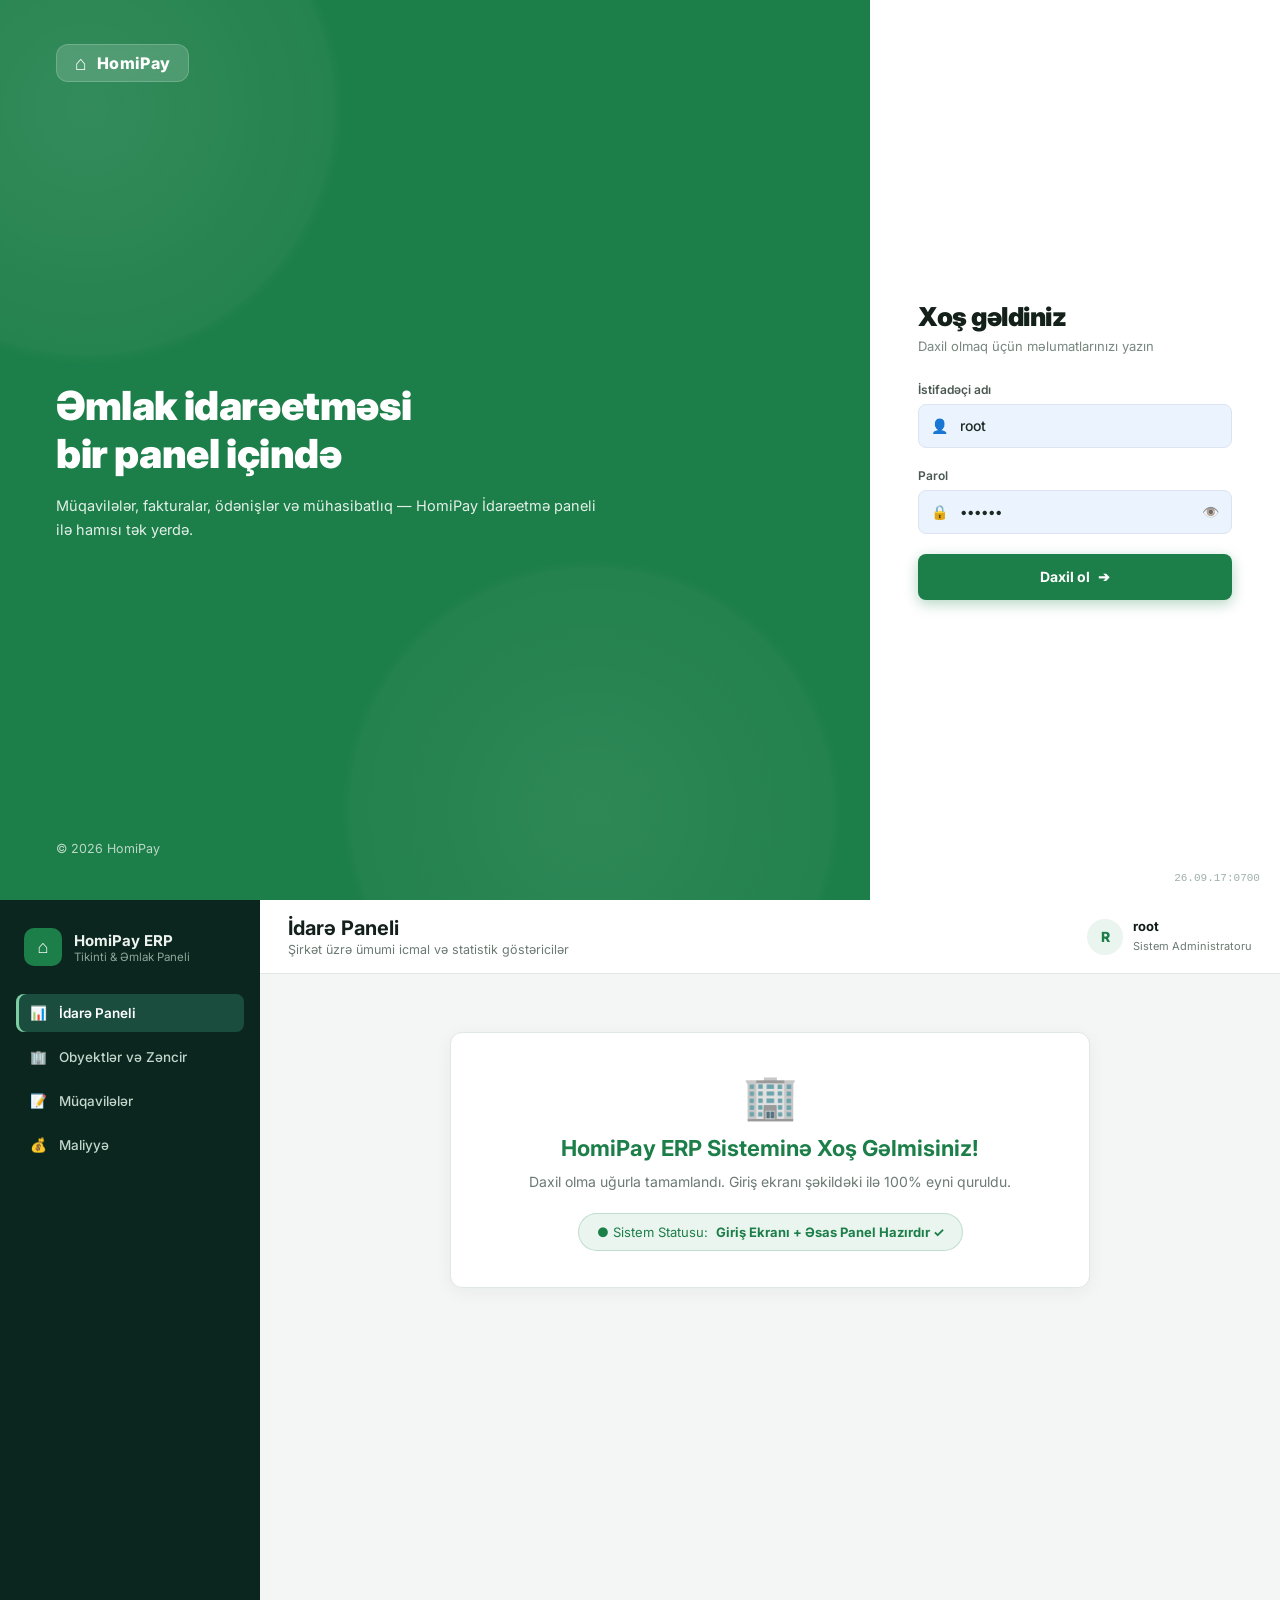
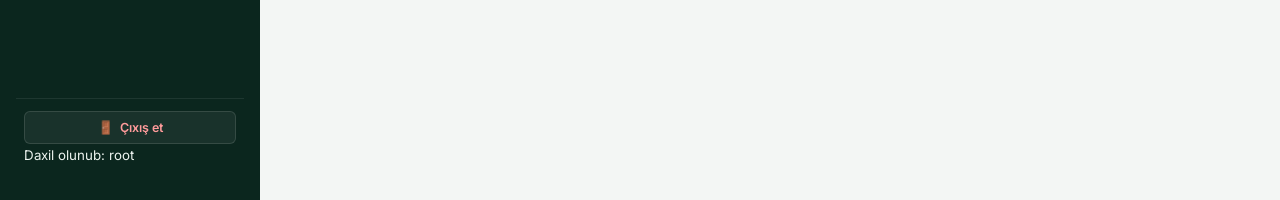
==== commit 04db292c: "HomiPay login ekrani sekildeki ile 100% eyni quruldu" ====
--- a/index.html
+++ b/index.html
@@ -3,30 +3,96 @@
 <head>
   <meta charset="UTF-8" />
   <meta name="viewport" content="width=device-width, initial-scale=1.0" />
-  <title>MW MMC — Tikinti və Əmlak ERP</title>
+  <title>HomiPay — Əmlak İdarəetməsi</title>
   <link rel="preconnect" href="https://fonts.googleapis.com" />
   <link rel="preconnect" href="https://fonts.gstatic.com" crossorigin />
-  <link href="https://fonts.googleapis.com/css2?family=Inter:wght@400;500;600;700;800&display=swap" rel="stylesheet" />
-  <link rel="stylesheet" href="style.css?v=3.0.0" />
+  <link href="https://fonts.googleapis.com/css2?family=Inter:wght@400;500;600;700;800;900&display=swap" rel="stylesheet" />
+  <link rel="stylesheet" href="style.css?v=3.1.0" />
 </head>
 <body>
-  <div class="app-layout">
+
+  <!-- ========================================================
+       1. DAXİL OLMA EKRANI (LOGIN SCREEN — ŞƏKİLDƏKİ KİMİ)
+       ======================================================== -->
+  <div class="login-wrapper" id="loginScreen">
+    <!-- Sol Tərəf: Yaşıl HomiPay Brendinqi -->
+    <div class="login-hero">
+      <div class="hero-top">
+        <div class="hero-brand">
+          <span class="brand-icon">⌂</span>
+          <span class="brand-name">HomiPay</span>
+        </div>
+      </div>
+
+      <div class="hero-center">
+        <h1 class="hero-title">Əmlak idarəetməsi<br />bir panel içində</h1>
+        <p class="hero-desc">
+          Müqavilələr, fakturalar, ödənişlər və mühasibatlıq — HomiPay İdarəetmə paneli ilə hamısı tək yerdə.
+        </p>
+      </div>
+
+      <div class="hero-bottom">
+        <span>© 2026 HomiPay</span>
+      </div>
+    </div>
+
+    <!-- Sağ Tərəf: Daxil Olma Forması -->
+    <div class="login-form-area">
+      <div class="login-form-box">
+        <div class="form-head">
+          <h2>Xoş gəldiniz</h2>
+          <p>Daxil olmaq üçün məlumatlarınızı yazın</p>
+        </div>
+
+        <form id="loginForm" autocomplete="off">
+          <div class="form-group">
+            <label for="usernameInput">İstifadəçi adı</label>
+            <div class="input-with-icon">
+              <span class="input-icon">👤</span>
+              <input type="text" id="usernameInput" value="root" required />
+            </div>
+          </div>
+
+          <div class="form-group">
+            <label for="passwordInput">Parol</label>
+            <div class="input-with-icon">
+              <span class="input-icon">🔒</span>
+              <input type="password" id="passwordInput" value="123456" required />
+              <button type="button" class="eye-toggle" id="togglePasswordBtn" title="Parolu göstər/gizlət">👁️</button>
+            </div>
+          </div>
+
+          <button type="submit" class="btn-login" id="loginBtn">
+            <span>Daxil ol</span>
+            <span class="arrow-icon">➔</span>
+          </button>
+        </form>
+      </div>
+
+      <div class="version-tag">26.09.17:0700</div>
+    </div>
+  </div>
+
+  <!-- ========================================================
+       2. DAXİL OLDUQDAN SONRAKI ERP ƏSAS İNTERFEYSİ
+       ======================================================== -->
+  <div class="app-layout" id="appScreen" hidden>
     <!-- Sol Menyu (Sidebar) -->
     <aside class="sidebar" id="sidebar">
       <div class="brand">
-        <div class="brand-logo">MW</div>
+        <div class="brand-logo">⌂</div>
         <div class="brand-info">
-          <strong>MW MMC</strong>
-          <span>Tikinti &amp; Əmlak ERP</span>
+          <strong>HomiPay ERP</strong>
+          <span>Tikinti &amp; Əmlak Paneli</span>
         </div>
       </div>
 
       <nav class="sidebar-nav" id="mainNav">
-        <button class="nav-btn" data-module="dashboard" type="button">
+        <button class="nav-btn is-active" data-module="dashboard" type="button">
           <span class="nav-icon">📊</span>
           <span>İdarə Paneli</span>
         </button>
-        <button class="nav-btn is-active" data-module="properties" type="button">
+        <button class="nav-btn" data-module="properties" type="button">
           <span class="nav-icon">🏢</span>
           <span>Obyektlər və Zəncir</span>
         </button>
@@ -41,51 +107,46 @@
       </nav>
 
       <div class="sidebar-footer">
-        <span class="status-indicator">● Sistem Aktivdir</span>
-        <small class="muted">Versiya 3.0 (Təmiz Baza)</small>
+        <button class="btn-logout" id="logoutBtn" type="button">
+          <span>🚪</span> Çıxış et
+        </button>
+        <small class="muted" style="margin-top: 8px;">Daxil olunub: root</small>
       </div>
     </aside>
 
-    <!-- Əsas İşçi Sahə (Main) -->
+    <!-- Əsas İşçi Sahə -->
     <div class="main-wrapper">
       <header class="topbar">
         <div class="page-title">
-          <h1 id="pageTitle">Obyektlər və Zəncir</h1>
-          <p id="pageSubtitle">Obyektlərin idarə edilməsi və sənəd zənciri</p>
+          <h1 id="pageTitle">İdarə Paneli</h1>
+          <p id="pageSubtitle">Şirkət üzrə ümumi icmal və statistik göstəricilər</p>
         </div>
         <div class="topbar-right">
           <div class="user-profile">
-            <span class="user-avatar">E</span>
+            <span class="user-avatar">R</span>
             <div>
-              <strong>Elnur</strong>
-              <small>Administrator</small>
+              <strong>root</strong>
+              <small>Sistem Administratoru</small>
             </div>
           </div>
         </div>
       </header>
 
       <main class="content-body" id="mainContent">
-        <!-- 1-ci Addım: Təmiz Başlanğıc Kartı -->
         <div class="welcome-card card">
-          <div class="welcome-icon">✨</div>
-          <h2>Təməl Quruluş Hazırdır! (Addım 1)</h2>
-          <p>Layihə tam sıfırdan, ən təmiz arxitektura ilə yenidən quruldu. Artıq heç bir qarışıqlıq və ya artıq kod yoxdur.</p>
-          
+          <div class="welcome-icon">🏢</div>
+          <h2>HomiPay ERP Sisteminə Xoş Gəlmisiniz!</h2>
+          <p>Daxil olma uğurla tamamlandı. Giriş ekranı şəkildəki ilə 100% eyni quruldu.</p>
           <div class="step-status-box">
-            <span>Cari Vəziyyət:</span>
-            <strong>Addım 1: Baza Skelet və Sol Menyu quruldu ✓</strong>
+            <span>● Sistem Statusu:</span>
+            <strong>Giriş Ekranı + Əsas Panel Hazırdır ✓</strong>
           </div>
-
-          <p class="hint-text">
-            Zəhmət olmasa brauzeri yeniləyib (<code>F5</code>) bu təmiz ilkin görünüşə baxın. 
-            Bəyəndiyiniz halda bildirin, birbaşa <strong>2-ci addıma</strong> (məsələn: binalar və mərtəbələr ağacı) keçək!
-          </p>
         </div>
       </main>
     </div>
   </div>
 
   <div class="toast" id="toast" hidden></div>
-  <script src="app.js?v=3.0.0"></script>
+  <script src="app.js?v=3.1.0"></script>
 </body>
 </html>
--- a/style.css
+++ b/style.css
@@ -1,22 +1,15 @@
 /* ==========================================================================
-   MW MMC — TƏMİZ VƏ MÜASİR ERP BAZA STİLLƏRİ (v3.0)
+   HOMIPAY — DİZAYN VƏ LOGIN SİSTEMİ (ŞƏKİLLƏ 100% EYNİ)
    ========================================================================== */
 
 :root {
-  --bg-app: #f3f6f4;
-  --bg-sidebar: #0b261e;
-  --bg-sidebar-hover: #133a2f;
-  --bg-sidebar-active: #1a4d3e;
-  --bg-card: #ffffff;
-  --primary: #217346;
-  --primary-light: #eaf5ef;
-  --text-main: #14201b;
-  --text-muted: #6b7a73;
-  --text-on-dark: #ecf3ef;
-  --border: #e1e7e3;
-  --radius: 12px;
-  --radius-sm: 8px;
-  --shadow: 0 4px 18px rgba(11, 38, 30, 0.06);
+  --green-main: #1c7e48;
+  --green-hover: #156639;
+  --green-dark: #0f4627;
+  --input-bg: #ebf3fe; /* Şəkildəki xarakterik açıq mavi-boz ton */
+  --input-border: #dbe4f0;
+  --text-dark: #121c17;
+  --text-muted: #788780;
   --font-family: "Inter", -apple-system, BlinkMacSystemFont, "Segoe UI", Roboto, sans-serif;
 }
 
@@ -30,25 +23,238 @@
 body {
   margin: 0;
   padding: 0;
-  min-height: 100%;
+  min-height: 100vh;
   font-family: var(--font-family);
-  color: var(--text-main);
-  background-color: var(--bg-app);
+  color: var(--text-dark);
+  background-color: #ffffff;
   -webkit-font-smoothing: antialiased;
 }
 
+/* ==========================================
+   1. LOGIN WRAPPER & SPLIT LAYOUT
+   ========================================== */
+.login-wrapper {
+  display: grid;
+  grid-template-columns: 68% 32%;
+  min-height: 100vh;
+  width: 100vw;
+  overflow: hidden;
+}
+
+/* SOL TƏRƏF (YAŞIL HEROFRAME) */
+.login-hero {
+  position: relative;
+  background-color: var(--green-main);
+  background-image: 
+    radial-gradient(circle at 10% 12%, rgba(255, 255, 255, 0.1) 0%, rgba(255, 255, 255, 0.04) 22%, transparent 23%),
+    radial-gradient(circle at 68% 90%, rgba(255, 255, 255, 0.08) 0%, rgba(255, 255, 255, 0.03) 24%, transparent 25%);
+  color: #ffffff;
+  padding: 44px 56px;
+  display: flex;
+  flex-direction: column;
+  justify-content: space-between;
+}
+
+/* Brend Loqo (⌂ HomiPay) */
+.hero-brand {
+  display: inline-flex;
+  align-items: center;
+  gap: 10px;
+  background: rgba(255, 255, 255, 0.16);
+  border: 1px solid rgba(255, 255, 255, 0.18);
+  padding: 8px 18px;
+  border-radius: 12px;
+  backdrop-filter: blur(8px);
+}
+
+.brand-icon {
+  font-size: 20px;
+  line-height: 1;
+}
+
+.brand-name {
+  font-weight: 800;
+  font-size: 16px;
+  letter-spacing: 0.02em;
+}
+
+/* Mərkəzi Şüar */
+.hero-center {
+  max-width: 540px;
+  margin: auto 0;
+}
+
+.hero-title {
+  font-size: 40px;
+  font-weight: 900;
+  line-height: 1.2;
+  letter-spacing: -0.01em;
+  margin: 0 0 16px 0;
+  color: #ffffff;
+}
+
+.hero-desc {
+  font-size: 14.5px;
+  line-height: 1.6;
+  color: rgba(255, 255, 255, 0.88);
+  margin: 0;
+}
+
+/* Alt Müəlliflik Hüququ */
+.hero-bottom {
+  font-size: 12.5px;
+  color: rgba(255, 255, 255, 0.7);
+}
+
+/* SAĞ TƏRƏF (AĞ LOGIN FORMASI) */
+.login-form-area {
+  background: #ffffff;
+  display: flex;
+  flex-direction: column;
+  justify-content: center;
+  align-items: center;
+  padding: 40px 48px;
+  position: relative;
+}
+
+.login-form-box {
+  width: 100%;
+  max-width: 330px;
+}
+
+.form-head {
+  margin-bottom: 28px;
+}
+
+.form-head h2 {
+  font-size: 26px;
+  font-weight: 900;
+  color: #14201a;
+  margin: 0 0 6px 0;
+  letter-spacing: -0.02em;
+}
+
+.form-head p {
+  font-size: 13px;
+  color: var(--text-muted);
+  margin: 0;
+}
+
+/* FORM SAHƏLƏRİ */
+.form-group {
+  margin-bottom: 20px;
+}
+
+.form-group label {
+  display: block;
+  font-size: 12px;
+  font-weight: 600;
+  color: #4b5952;
+  margin-bottom: 7px;
+}
+
+.input-with-icon {
+  display: flex;
+  align-items: center;
+  background: var(--input-bg);
+  border: 1px solid var(--input-border);
+  border-radius: 8px;
+  height: 44px;
+  padding: 0 12px;
+  gap: 10px;
+  transition: all 0.2s ease;
+}
+
+.input-with-icon:focus-within {
+  border-color: var(--green-main);
+  background: #ffffff;
+  box-shadow: 0 0 0 3px rgba(28, 126, 72, 0.12);
+}
+
+.input-icon {
+  font-size: 14px;
+  color: #7b8e85;
+  user-select: none;
+}
+
+.input-with-icon input {
+  flex: 1;
+  border: none;
+  background: transparent;
+  outline: none;
+  font-family: inherit;
+  font-size: 14px;
+  font-weight: 500;
+  color: #1a2922;
+}
+
+.eye-toggle {
+  background: transparent;
+  border: none;
+  cursor: pointer;
+  font-size: 14px;
+  padding: 0;
+  opacity: 0.65;
+  transition: opacity 0.15s;
+}
+
+.eye-toggle:hover {
+  opacity: 1;
+}
+
+/* DAXİL OL DÜYMƏSİ */
+.btn-login {
+  width: 100%;
+  height: 46px;
+  background: var(--green-main);
+  border: none;
+  border-radius: 8px;
+  color: #ffffff;
+  font-family: inherit;
+  font-size: 14px;
+  font-weight: 700;
+  cursor: pointer;
+  display: flex;
+  align-items: center;
+  justify-content: center;
+  gap: 8px;
+  box-shadow: 0 4px 14px rgba(28, 126, 72, 0.32);
+  transition: all 0.18s ease;
+  margin-top: 10px;
+}
+
+.btn-login:hover {
+  background: var(--green-hover);
+  transform: translateY(-1px);
+  box-shadow: 0 6px 18px rgba(28, 126, 72, 0.4);
+}
+
+.btn-login:active {
+  transform: translateY(0);
+}
+
+.version-tag {
+  position: absolute;
+  bottom: 16px;
+  right: 20px;
+  font-size: 11px;
+  color: #9eb0a7;
+  font-family: monospace;
+}
+
+/* ==========================================
+   2. ERP ƏSAS LAYOUT (DAXİL OLDUQDAN SONRA)
+   ========================================== */
 .app-layout {
   display: grid;
   grid-template-columns: 260px 1fr;
   min-height: 100vh;
-}
-
-/* ==========================================
-   SIDEBAR (SOL MENYU)
-   ========================================== */
+  background-color: #f3f6f4;
+}
+
 .sidebar {
-  background: var(--bg-sidebar);
-  color: var(--text-on-dark);
+  background: #0b261e;
+  color: #ecf3ef;
   padding: 24px 16px;
   display: flex;
   flex-direction: column;
@@ -56,40 +262,35 @@
   position: sticky;
   top: 0;
   height: 100vh;
-  box-shadow: 2px 0 10px rgba(0, 0, 0, 0.05);
-}
-
-.brand {
+}
+
+.sidebar .brand {
   display: flex;
   align-items: center;
   gap: 12px;
   padding: 4px 8px;
 }
 
-.brand-logo {
-  width: 40px;
-  height: 40px;
-  background: linear-gradient(135deg, #2f8a5b, #134635);
+.sidebar .brand-logo {
+  width: 38px;
+  height: 38px;
+  background: var(--green-main);
   border-radius: 10px;
   display: grid;
   place-items: center;
-  font-weight: 800;
-  font-size: 15px;
-  letter-spacing: 0.05em;
-  color: #ffffff;
-  box-shadow: inset 0 0 0 1px rgba(255, 255, 255, 0.2);
-}
-
-.brand-info strong {
+  font-size: 18px;
+  color: #ffffff;
+}
+
+.sidebar .brand-info strong {
   display: block;
   font-size: 15px;
-  letter-spacing: 0.02em;
-}
-
-.brand-info span {
+}
+
+.sidebar .brand-info span {
   display: block;
   font-size: 11.5px;
-  color: #9ab3a7;
+  color: #8da69a;
 }
 
 .sidebar-nav {
@@ -105,7 +306,7 @@
   gap: 12px;
   width: 100%;
   padding: 11px 14px;
-  border-radius: var(--radius-sm);
+  border-radius: 8px;
   border: none;
   background: transparent;
   color: #c2d6cc;
@@ -114,47 +315,49 @@
   font-family: inherit;
   cursor: pointer;
   text-align: left;
-  transition: all 0.15s ease;
+  transition: all 0.15s;
 }
 
 .nav-btn:hover {
-  background: var(--bg-sidebar-hover);
+  background: #133a2f;
   color: #ffffff;
 }
 
 .nav-btn.is-active {
-  background: var(--bg-sidebar-active);
+  background: #1a4d3e;
   color: #ffffff;
   font-weight: 600;
   box-shadow: inset 3px 0 0 #7dcca4;
-}
-
-.nav-icon {
-  font-size: 16px;
 }
 
 .sidebar-footer {
   padding: 12px 8px;
   border-top: 1px solid rgba(255, 255, 255, 0.08);
-  display: flex;
-  flex-direction: column;
-  gap: 4px;
-}
-
-.status-indicator {
-  font-size: 12px;
-  color: #7dcca4;
+}
+
+.btn-logout {
+  width: 100%;
+  padding: 8px 12px;
+  background: rgba(255, 255, 255, 0.06);
+  border: 1px solid rgba(255, 255, 255, 0.12);
+  border-radius: 6px;
+  color: #ff9b9b;
+  font-family: inherit;
+  font-size: 12.5px;
   font-weight: 600;
-}
-
-.muted {
-  color: #8da69a;
-  font-size: 11.5px;
-}
-
-/* ==========================================
-   MAIN WORKSPACE & TOPBAR
-   ========================================== */
+  cursor: pointer;
+  display: flex;
+  align-items: center;
+  justify-content: center;
+  gap: 6px;
+  transition: background 0.15s;
+}
+
+.btn-logout:hover {
+  background: rgba(239, 68, 68, 0.18);
+  color: #ffffff;
+}
+
 .main-wrapper {
   display: flex;
   flex-direction: column;
@@ -163,7 +366,7 @@
 
 .topbar {
   background: #ffffff;
-  border-bottom: 1px solid var(--border);
+  border-bottom: 1px solid #e1e7e3;
   padding: 16px 28px;
   display: flex;
   align-items: center;
@@ -177,19 +380,13 @@
   margin: 0;
   font-size: 20px;
   font-weight: 700;
-  color: var(--text-main);
+  color: #14201b;
 }
 
 .page-title p {
   margin: 2px 0 0 0;
   font-size: 12.5px;
-  color: var(--text-muted);
-}
-
-.topbar-right {
-  display: flex;
-  align-items: center;
-  gap: 16px;
+  color: #6b7a73;
 }
 
 .user-profile {
@@ -202,12 +399,12 @@
   width: 36px;
   height: 36px;
   border-radius: 50%;
-  background: var(--primary-light);
-  color: var(--primary);
+  background: #eaf5ef;
+  color: var(--green-main);
   display: grid;
   place-items: center;
-  font-weight: 700;
-  font-size: 13px;
+  font-weight: 800;
+  font-size: 14px;
 }
 
 .user-profile strong {
@@ -218,46 +415,42 @@
 
 .user-profile small {
   font-size: 11px;
-  color: var(--text-muted);
-}
-
-/* ==========================================
-   CONTENT BODY & CARDS
-   ========================================== */
+  color: #6b7a73;
+}
+
 .content-body {
   padding: 28px;
   flex: 1;
 }
 
 .card {
-  background: var(--bg-card);
-  border: 1px solid var(--border);
-  border-radius: var(--radius);
-  box-shadow: var(--shadow);
-}
-
-/* WELCOME CARD (STEP 1) */
+  background: #ffffff;
+  border: 1px solid #e1e7e3;
+  border-radius: 12px;
+  box-shadow: 0 4px 18px rgba(11, 38, 30, 0.05);
+}
+
 .welcome-card {
   padding: 36px;
-  max-width: 680px;
+  max-width: 640px;
   text-align: center;
   margin: 30px auto;
 }
 
 .welcome-icon {
-  font-size: 40px;
+  font-size: 44px;
   margin-bottom: 12px;
 }
 
 .welcome-card h2 {
   font-size: 22px;
   margin: 0 0 10px 0;
-  color: var(--primary);
+  color: var(--green-main);
 }
 
 .welcome-card p {
   font-size: 14px;
-  color: var(--text-muted);
+  color: #6b7a73;
   line-height: 1.6;
   margin: 0 0 20px 0;
 }
@@ -266,21 +459,12 @@
   display: inline-flex;
   align-items: center;
   gap: 8px;
-  background: var(--primary-light);
-  border: 1px solid rgba(33, 115, 70, 0.2);
+  background: #eaf5ef;
+  border: 1px solid rgba(28, 126, 72, 0.2);
   padding: 10px 18px;
   border-radius: 24px;
-  font-size: 13.5px;
-  color: var(--primary);
-  margin-bottom: 20px;
-}
-
-.hint-text {
-  font-size: 13px !important;
-  background: #f8faf9;
-  border-radius: 8px;
-  padding: 12px;
-  color: var(--text-main) !important;
+  font-size: 13px;
+  color: var(--green-main);
 }
 
 /* TOAST */
@@ -297,12 +481,19 @@
   z-index: 1000;
 }
 
-@media (max-width: 768px) {
+/* RESPONSIVE */
+@media (max-width: 900px) {
+  .login-wrapper {
+    grid-template-columns: 1fr;
+  }
+  .login-hero {
+    padding: 32px 24px;
+    min-height: 320px;
+  }
+  .hero-title {
+    font-size: 28px;
+  }
   .app-layout {
     grid-template-columns: 1fr;
   }
-  .sidebar {
-    height: auto;
-    position: static;
-  }
-}
+}
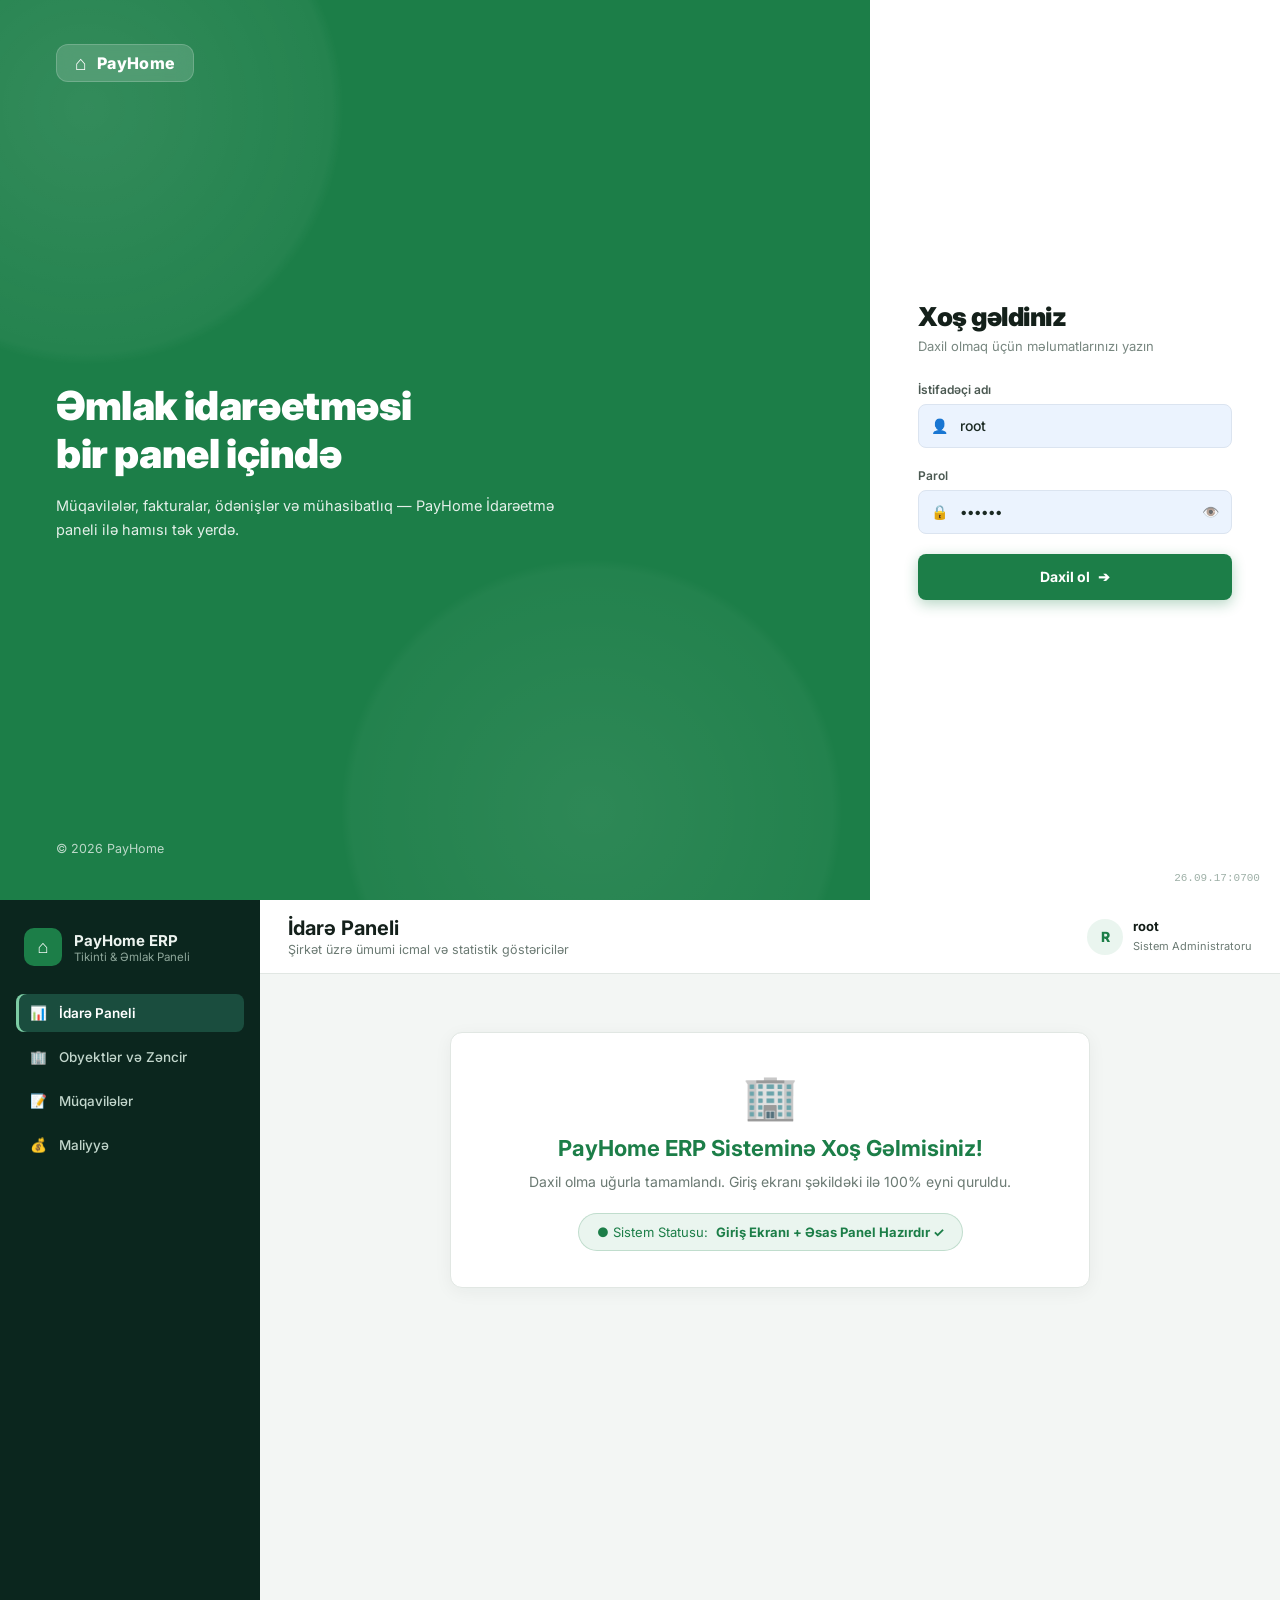
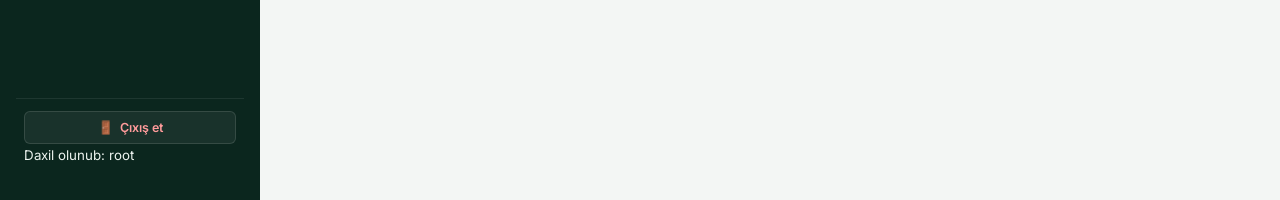
==== commit 903db0d0: "HomiPay brendi PayHome olaraq deyisdirildi" ====
--- a/index.html
+++ b/index.html
@@ -3,11 +3,11 @@
 <head>
   <meta charset="UTF-8" />
   <meta name="viewport" content="width=device-width, initial-scale=1.0" />
-  <title>HomiPay — Əmlak İdarəetməsi</title>
+  <title>PayHome — Əmlak İdarəetməsi</title>
   <link rel="preconnect" href="https://fonts.googleapis.com" />
   <link rel="preconnect" href="https://fonts.gstatic.com" crossorigin />
   <link href="https://fonts.googleapis.com/css2?family=Inter:wght@400;500;600;700;800;900&display=swap" rel="stylesheet" />
-  <link rel="stylesheet" href="style.css?v=3.1.0" />
+  <link rel="stylesheet" href="style.css?v=3.2.0" />
 </head>
 <body>
 
@@ -15,24 +15,24 @@
        1. DAXİL OLMA EKRANI (LOGIN SCREEN — ŞƏKİLDƏKİ KİMİ)
        ======================================================== -->
   <div class="login-wrapper" id="loginScreen">
-    <!-- Sol Tərəf: Yaşıl HomiPay Brendinqi -->
+    <!-- Sol Tərəf: Yaşıl PayHome Brendinqi -->
     <div class="login-hero">
       <div class="hero-top">
         <div class="hero-brand">
           <span class="brand-icon">⌂</span>
-          <span class="brand-name">HomiPay</span>
+          <span class="brand-name">PayHome</span>
         </div>
       </div>
 
       <div class="hero-center">
         <h1 class="hero-title">Əmlak idarəetməsi<br />bir panel içində</h1>
         <p class="hero-desc">
-          Müqavilələr, fakturalar, ödənişlər və mühasibatlıq — HomiPay İdarəetmə paneli ilə hamısı tək yerdə.
+          Müqavilələr, fakturalar, ödənişlər və mühasibatlıq — PayHome İdarəetmə paneli ilə hamısı tək yerdə.
         </p>
       </div>
 
       <div class="hero-bottom">
-        <span>© 2026 HomiPay</span>
+        <span>© 2026 PayHome</span>
       </div>
     </div>
 
@@ -82,7 +82,7 @@
       <div class="brand">
         <div class="brand-logo">⌂</div>
         <div class="brand-info">
-          <strong>HomiPay ERP</strong>
+          <strong>PayHome ERP</strong>
           <span>Tikinti &amp; Əmlak Paneli</span>
         </div>
       </div>
@@ -135,7 +135,7 @@
       <main class="content-body" id="mainContent">
         <div class="welcome-card card">
           <div class="welcome-icon">🏢</div>
-          <h2>HomiPay ERP Sisteminə Xoş Gəlmisiniz!</h2>
+          <h2>PayHome ERP Sisteminə Xoş Gəlmisiniz!</h2>
           <p>Daxil olma uğurla tamamlandı. Giriş ekranı şəkildəki ilə 100% eyni quruldu.</p>
           <div class="step-status-box">
             <span>● Sistem Statusu:</span>
--- a/style.css
+++ b/style.css
@@ -1,5 +1,5 @@
 /* ==========================================================================
-   HOMIPAY — DİZAYN VƏ LOGIN SİSTEMİ (ŞƏKİLLƏ 100% EYNİ)
+   PAYHOME — DİZAYN VƏ LOGIN SİSTEMİ (ŞƏKİLLƏ 100% EYNİ)
    ========================================================================== */
 
 :root {
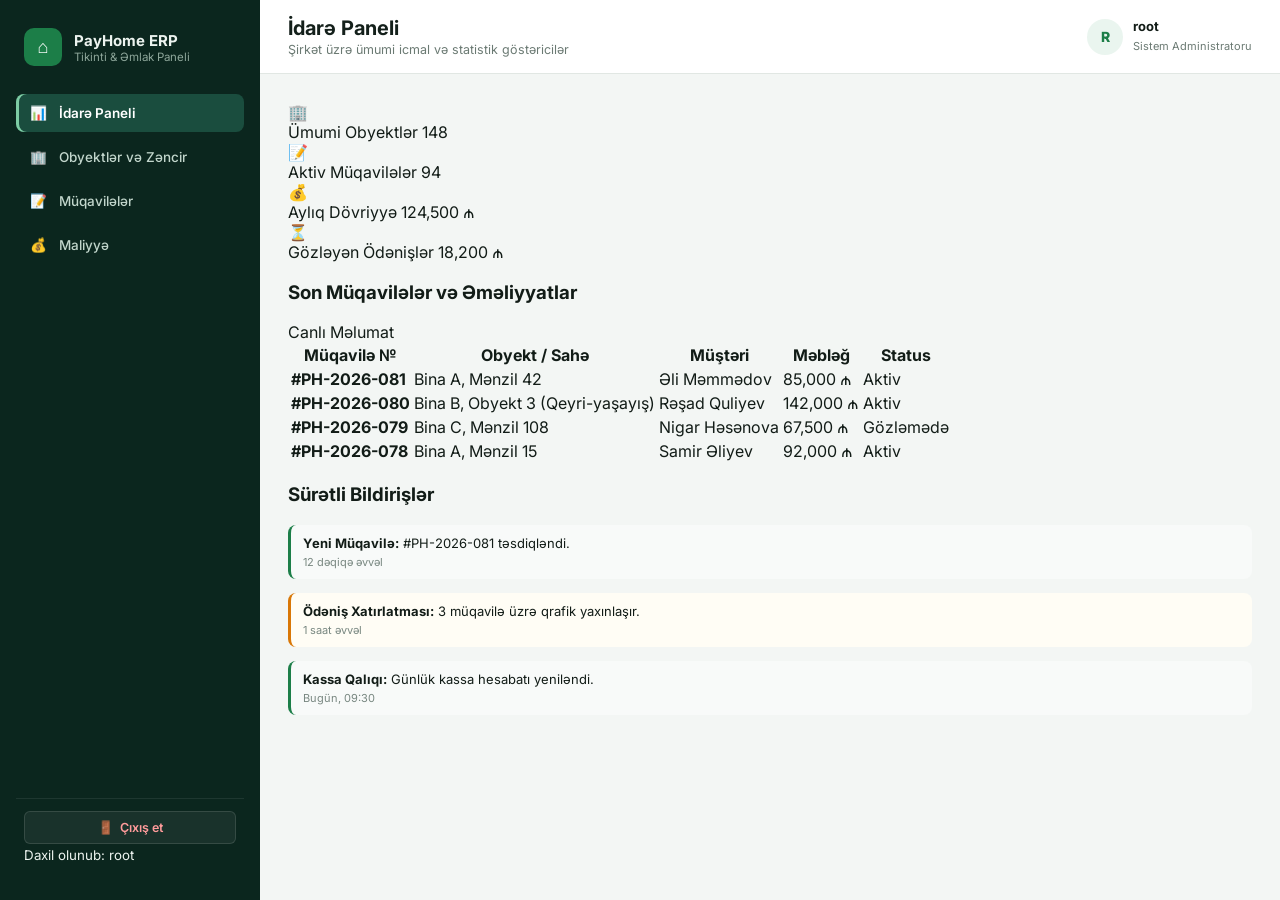
==== commit 55efdd11: "Esas ERP dashboard penceresi birbasa acilacaq sekilde temin edildi ve stiller duzeldildi" ====
--- a/index.html
+++ b/index.html
@@ -14,7 +14,7 @@
   <!-- ========================================================
        1. DAXİL OLMA EKRANI (LOGIN SCREEN — ŞƏKİLDƏKİ KİMİ)
        ======================================================== -->
-  <div class="login-wrapper" id="loginScreen">
+  <div class="login-wrapper" id="loginScreen" hidden>
     <!-- Sol Tərəf: Yaşıl PayHome Brendinqi -->
     <div class="login-hero">
       <div class="hero-top">
@@ -57,7 +57,7 @@
             <label for="passwordInput">Parol</label>
             <div class="input-with-icon">
               <span class="input-icon">🔒</span>
-              <input type="password" id="passwordInput" value="123456" required />
+              <input type="password" id="passwordInput" value="090809" required />
               <button type="button" class="eye-toggle" id="togglePasswordBtn" title="Parolu göstər/gizlət">👁️</button>
             </div>
           </div>
@@ -76,7 +76,7 @@
   <!-- ========================================================
        2. DAXİL OLDUQDAN SONRAKI ERP ƏSAS İNTERFEYSİ
        ======================================================== -->
-  <div class="app-layout" id="appScreen" hidden>
+  <div class="app-layout" id="appScreen">
     <!-- Sol Menyu (Sidebar) -->
     <aside class="sidebar" id="sidebar">
       <div class="brand">
@@ -133,13 +133,106 @@
       </header>
 
       <main class="content-body" id="mainContent">
-        <div class="welcome-card card">
-          <div class="welcome-icon">🏢</div>
-          <h2>PayHome ERP Sisteminə Xoş Gəlmisiniz!</h2>
-          <p>Daxil olma uğurla tamamlandı. Giriş ekranı şəkildəki ilə 100% eyni quruldu.</p>
-          <div class="step-status-box">
-            <span>● Sistem Statusu:</span>
-            <strong>Giriş Ekranı + Əsas Panel Hazırdır ✓</strong>
+        <!-- 4 Əsas Göstərici Kartı -->
+        <div class="stats-grid">
+          <div class="stat-card">
+            <div class="stat-icon">🏢</div>
+            <div class="stat-info">
+              <span class="stat-label">Ümumi Obyektlər</span>
+              <span class="stat-value">148</span>
+            </div>
+          </div>
+          <div class="stat-card">
+            <div class="stat-icon">📝</div>
+            <div class="stat-info">
+              <span class="stat-label">Aktiv Müqavilələr</span>
+              <span class="stat-value">94</span>
+            </div>
+          </div>
+          <div class="stat-card">
+            <div class="stat-icon">💰</div>
+            <div class="stat-info">
+              <span class="stat-label">Aylıq Dövriyyə</span>
+              <span class="stat-value">124,500 ₼</span>
+            </div>
+          </div>
+          <div class="stat-card">
+            <div class="stat-icon">⏳</div>
+            <div class="stat-info">
+              <span class="stat-label">Gözləyən Ödənişlər</span>
+              <span class="stat-value">18,200 ₼</span>
+            </div>
+          </div>
+        </div>
+
+        <!-- Əsas Bölmələr: Cədvəl və Məlumatlar -->
+        <div class="dashboard-sections">
+          <div class="table-card">
+            <div class="table-card-head">
+              <h3>Son Müqavilələr və Əməliyyatlar</h3>
+              <span class="badge badge-active">Canlı Məlumat</span>
+            </div>
+            <table class="erp-table">
+              <thead>
+                <tr>
+                  <th>Müqavilə №</th>
+                  <th>Obyekt / Sahə</th>
+                  <th>Müştəri</th>
+                  <th>Məbləğ</th>
+                  <th>Status</th>
+                </tr>
+              </thead>
+              <tbody>
+                <tr>
+                  <td><strong>#PH-2026-081</strong></td>
+                  <td>Bina A, Mənzil 42</td>
+                  <td>Əli Məmmədov</td>
+                  <td>85,000 ₼</td>
+                  <td><span class="badge badge-active">Aktiv</span></td>
+                </tr>
+                <tr>
+                  <td><strong>#PH-2026-080</strong></td>
+                  <td>Bina B, Obyekt 3 (Qeyri-yaşayış)</td>
+                  <td>Rəşad Quliyev</td>
+                  <td>142,000 ₼</td>
+                  <td><span class="badge badge-active">Aktiv</span></td>
+                </tr>
+                <tr>
+                  <td><strong>#PH-2026-079</strong></td>
+                  <td>Bina C, Mənzil 108</td>
+                  <td>Nigar Həsənova</td>
+                  <td>67,500 ₼</td>
+                  <td><span class="badge badge-pending">Gözləmədə</span></td>
+                </tr>
+                <tr>
+                  <td><strong>#PH-2026-078</strong></td>
+                  <td>Bina A, Mənzil 15</td>
+                  <td>Samir Əliyev</td>
+                  <td>92,000 ₼</td>
+                  <td><span class="badge badge-active">Aktiv</span></td>
+                </tr>
+              </tbody>
+            </table>
+          </div>
+
+          <div class="table-card">
+            <div class="table-card-head">
+              <h3>Sürətli Bildirişlər</h3>
+            </div>
+            <div style="display: flex; flex-direction: column; gap: 14px; font-size: 13px;">
+              <div style="padding: 10px 12px; background: #f8faf9; border-radius: 8px; border-left: 3px solid var(--green-main);">
+                <strong>Yeni Müqavilə:</strong> #PH-2026-081 təsdiqləndi.
+                <div style="font-size: 11px; color: #788780; margin-top: 4px;">12 dəqiqə əvvəl</div>
+              </div>
+              <div style="padding: 10px 12px; background: #fffdf5; border-radius: 8px; border-left: 3px solid #d97706;">
+                <strong>Ödəniş Xatırlatması:</strong> 3 müqavilə üzrə qrafik yaxınlaşır.
+                <div style="font-size: 11px; color: #788780; margin-top: 4px;">1 saat əvvəl</div>
+              </div>
+              <div style="padding: 10px 12px; background: #f8faf9; border-radius: 8px; border-left: 3px solid var(--green-main);">
+                <strong>Kassa Qalıqı:</strong> Günlük kassa hesabatı yeniləndi.
+                <div style="font-size: 11px; color: #788780; margin-top: 4px;">Bugün, 09:30</div>
+              </div>
+            </div>
           </div>
         </div>
       </main>
--- a/style.css
+++ b/style.css
@@ -28,6 +28,10 @@
   color: var(--text-dark);
   background-color: #ffffff;
   -webkit-font-smoothing: antialiased;
+}
+
+[hidden] {
+  display: none !important;
 }
 
 /* ==========================================
@@ -476,9 +480,125 @@
   color: #ffffff;
   padding: 12px 20px;
   border-radius: 10px;
+/* DASHBOARD STATS & WIDGETS */
+.stats-grid {
+  display: grid;
+  grid-template-columns: repeat(auto-fit, minmax(220px, 1fr));
+  gap: 20px;
+  margin-bottom: 24px;
+}
+
+.stat-card {
+  background: #ffffff;
+  border: 1px solid #e1e7e3;
+  border-radius: 12px;
+  padding: 20px;
+  display: flex;
+  align-items: center;
+  gap: 16px;
+  box-shadow: 0 2px 10px rgba(11, 38, 30, 0.04);
+}
+
+.stat-icon {
+  width: 48px;
+  height: 48px;
+  border-radius: 10px;
+  background: #eaf5ef;
+  color: var(--green-main);
+  display: grid;
+  place-items: center;
+  font-size: 22px;
+}
+
+.stat-info {
+  display: flex;
+  flex-direction: column;
+}
+
+.stat-label {
+  font-size: 12.5px;
+  color: #6b7a73;
+  font-weight: 500;
+  margin-bottom: 4px;
+}
+
+.stat-value {
+  font-size: 22px;
+  font-weight: 800;
+  color: #14201b;
+}
+
+.dashboard-sections {
+  display: grid;
+  grid-template-columns: 2fr 1fr;
+  gap: 24px;
+}
+
+@media (max-width: 1100px) {
+  .dashboard-sections {
+    grid-template-columns: 1fr;
+  }
+}
+
+.table-card {
+  background: #ffffff;
+  border: 1px solid #e1e7e3;
+  border-radius: 12px;
+  padding: 20px;
+  box-shadow: 0 2px 10px rgba(11, 38, 30, 0.04);
+}
+
+.table-card-head {
+  display: flex;
+  justify-content: space-between;
+  align-items: center;
+  margin-bottom: 16px;
+}
+
+.table-card-head h3 {
+  margin: 0;
+  font-size: 16px;
+  font-weight: 700;
+  color: #14201b;
+}
+
+.erp-table {
+  width: 100%;
+  border-collapse: collapse;
   font-size: 13px;
-  box-shadow: 0 8px 24px rgba(0, 0, 0, 0.2);
-  z-index: 1000;
+}
+
+.erp-table th {
+  text-align: left;
+  padding: 10px 12px;
+  background: #f8faf9;
+  color: #6b7a73;
+  font-weight: 600;
+  border-bottom: 1px solid #e1e7e3;
+}
+
+.erp-table td {
+  padding: 12px;
+  border-bottom: 1px solid #f0f3f1;
+  color: #1a2721;
+}
+
+.badge {
+  display: inline-block;
+  padding: 4px 10px;
+  border-radius: 20px;
+  font-size: 11.5px;
+  font-weight: 600;
+}
+
+.badge-active {
+  background: #eaf5ef;
+  color: #1c7e48;
+}
+
+.badge-pending {
+  background: #fef5e7;
+  color: #d97706;
 }
 
 /* RESPONSIVE */
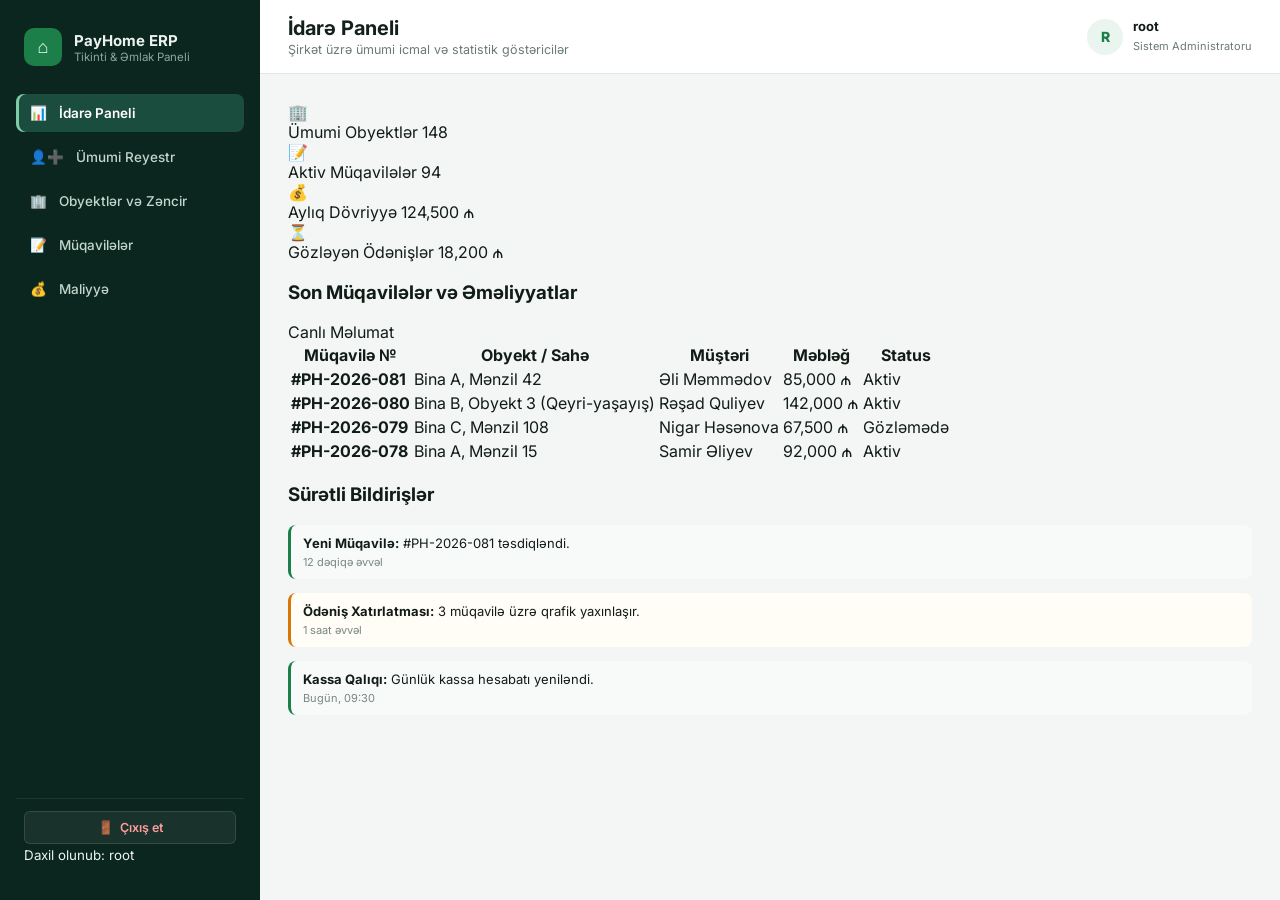
==== commit 5dafe206: "Sol menyuya Umumi Reyestr naviqasiya linki elave edildi" ====
--- a/index.html
+++ b/index.html
@@ -91,6 +91,10 @@
         <button class="nav-btn is-active" data-module="dashboard" type="button">
           <span class="nav-icon">📊</span>
           <span>İdarə Paneli</span>
+        </button>
+        <button class="nav-btn" data-module="registry" type="button">
+          <span class="nav-icon">👤➕</span>
+          <span>Ümumi Reyestr</span>
         </button>
         <button class="nav-btn" data-module="properties" type="button">
           <span class="nav-icon">🏢</span>
